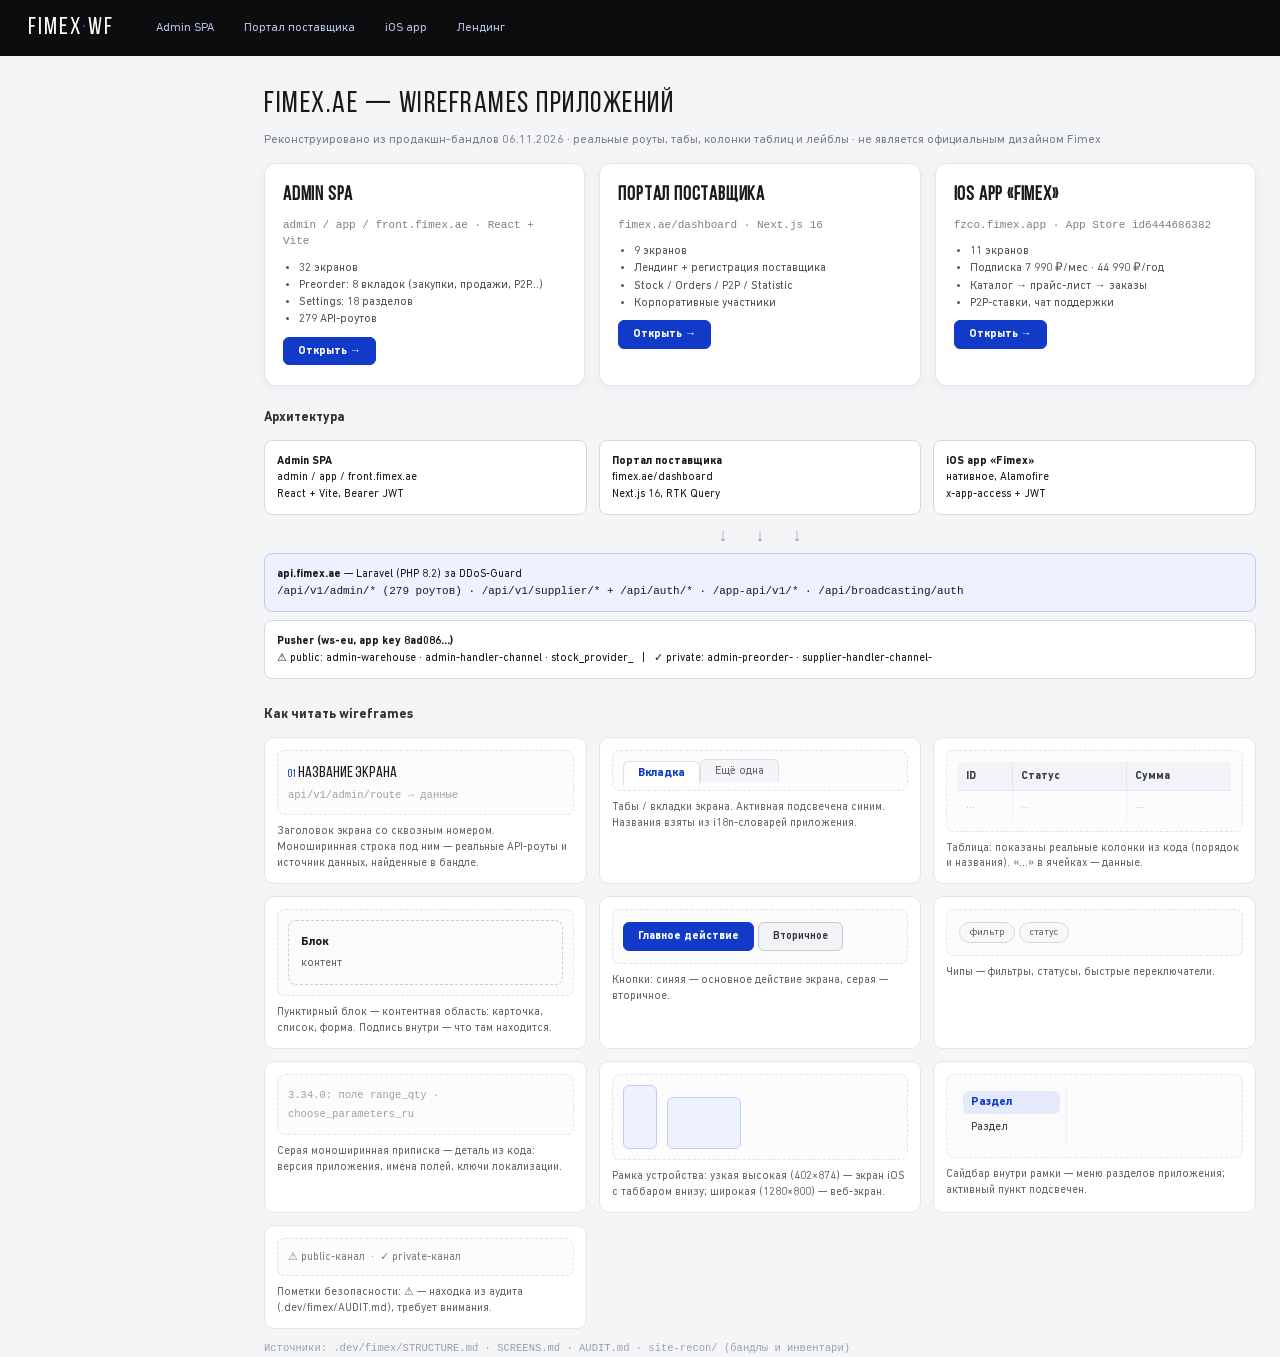
==== index.html @ 8d162f81 "Fimex wireframes: 4 apps, 52 screens" ====
<!DOCTYPE html>
<html lang="ru"><head><meta charset="utf-8"><meta name="viewport" content="width=device-width,initial-scale=1"><title>Обзор — Fimex wireframes</title>
<style>
@font-face { font-family:'Bebas'; src:url('assets/fonts/BebasNeueRegular-s.p.6dc224e2.woff') format('woff'); font-display:swap; }
@font-face { font-family:'DIN'; src:url('assets/fonts/dinnextw1g-s.p.09a4ca7e.woff2') format('woff2'); font-weight:400; font-display:swap; }
@font-face { font-family:'DIN'; src:url('assets/fonts/dinnextw1g_medium-s.p.cd040f6c.woff2') format('woff2'); font-weight:500; font-display:swap; }
@font-face { font-family:'DIN'; src:url('assets/fonts/dinnextw1g_bold-s.p.26af13c1.woff2') format('woff2'); font-weight:700; font-display:swap; }
:root { --bd:#d4d7de; --bg:#f4f5f7; --blk:#fafbfc; --tx:#1a1a1a; --dim:#7a7f8a; --acc:#113AC8; --red:#C20C0D; }
* { box-sizing:border-box; margin:0; padding:0; }
body { font:13px/1.5 'DIN',-apple-system,'Segoe UI',Arial,sans-serif; background:var(--bg); color:var(--tx); }
.appnav { position:sticky; top:0; z-index:50; background:#0d0d0f; color:#fff; padding:0 28px; display:flex; gap:6px; align-items:center; height:56px;}
.appnav .logo { font-family:'Bebas'; font-size:24px; letter-spacing:2px; margin-right:24px; }
.appnav .logo span { color:var(--acc); }
.appnav a { color:#b9c4e8; text-decoration:none; font-size:12px; padding:6px 12px; border-radius:6px; transition:.15s;}
.appnav a:hover { background:#22242c; color:#fff; }
.appnav a.here { background:var(--acc); color:#fff; }
.pagenav { position:fixed; top:56px; left:0; bottom:0; width:240px; overflow-y:auto; background:#fff; border-right:1px solid #e5e7eb; padding:14px 10px; z-index:49;}
.pagenav .grp { font-size:10px; text-transform:uppercase; letter-spacing:.6px; color:#9aa0ac; margin:12px 8px 4px; font-weight:700;}
.pagenav .grp:first-child { margin-top:2px; }
.pagenav a { display:block; font-size:11.5px; color:#3a3d45; padding:4px 10px 4px 14px; text-decoration:none; border-radius:6px; border-left:2px solid transparent; transition:.12s; white-space:nowrap; overflow:hidden; text-overflow:ellipsis;}
.pagenav a:hover { background:#f2f4f9; color:var(--acc); }
.pagenav a .n { color:#b3b8c4; font-size:10px; margin-right:5px; font-family:ui-monospace,Menlo,monospace;}
.mainwrap { margin-left:240px; }
@media (max-width:900px){ .pagenav{position:static;width:auto;max-height:260px} .mainwrap{margin-left:0} }
.screen { margin:34px auto; max-width:1320px; padding:0 24px;}
.screentitle { font-family:'Bebas'; font-size:22px; letter-spacing:1px; margin-bottom:4px; display:flex; align-items:baseline; gap:10px;}
.screentitle .num { color:var(--acc); font-size:15px; }
.screenmeta { font-size:11px; color:var(--dim); margin-bottom:10px; font-family:ui-monospace,Menlo,monospace;}
.frame { background:#fff; border:1px solid #d9dbe2; border-radius:10px; overflow:hidden; box-shadow:0 2px 14px rgba(20,25,60,.06);}
.frame.mobile { width:402px; height:874px; margin:0 auto; display:flex; flex-direction:column;}
.frame.mobile .block { flex:0 0 auto; }
.frame.mobile .content { flex:1 1 auto; }
.frame.desktop { width:1280px; max-width:100%; height:800px; display:flex; flex-direction:column;}
.bar { border:1px dashed var(--bd); background:var(--blk); color:#444; padding:7px 12px; font-size:11px; min-height:28px; display:flex; align-items:center; gap:8px; flex-wrap:wrap;}
.bar b { font-weight:700; }
.layout { display:flex; flex:1; min-height:0; }
.sidebar { width:200px; border-right:1px solid #eceef2; background:#fbfbfc; padding:10px; font-size:11.5px; flex-shrink:0;}
.sidebar .item { padding:6px 10px; border-radius:6px; margin-bottom:2px; color:#3a3d45;}
.sidebar .item.active { background:#e4eafb; color:var(--acc); font-weight:700; }
.sidebar .item.sub { padding-left:24px; color:#8a8f9a; font-size:11px;}
.content { flex:1; padding:12px; overflow:auto; display:flex; flex-direction:column; gap:10px;}
.tabs { display:flex; gap:4px; flex-wrap:wrap; border-bottom:2px solid #e5e7eb; padding-bottom:0;}
.tab { border:1px solid #dde0e6; border-bottom:none; background:#f4f5f8; border-radius:6px 6px 0 0; padding:5px 14px; font-size:11.5px; color:#666;}
.tab.active { background:#fff; font-weight:700; color:var(--acc); position:relative; top:2px; border-bottom:2px solid #fff;}
.table { border:1px solid #e3e5ea; width:100%; border-collapse:collapse; font-size:11px; border-radius:6px; overflow:hidden;}
.table th { background:#f2f4f9; border:1px solid #e3e5ea; padding:6px 8px; text-align:left; font-weight:700; white-space:nowrap; color:#3a3d45;}
.table td { border:1px solid #eef0f4; padding:6px 8px; color:#b9bcc6; }
.blocks { display:flex; gap:10px; flex-wrap:wrap; }
.block { border:1px dashed #c9cdd8; background:#fbfbfc; border-radius:8px; padding:12px; font-size:11px; color:#666; flex:1; min-width:120px; min-height:54px;}
.block b { display:block; color:#1a1a1a; margin-bottom:4px; font-size:12px;}
.modal { border:1px solid #d5d8e0; background:#fff; border-radius:10px; padding:14px; width:440px; margin:8px auto; box-shadow:0 8px 30px rgba(20,25,60,.10);}
.modal h4 { font-size:13px; margin-bottom:8px; }
.field { border:1px solid #d8dbe2; border-radius:6px; background:#fcfcfd; padding:7px 10px; margin:5px 0; color:#9aa0ac; font-size:11px;}
.btn { display:inline-block; border:1px solid #c6cad4; background:#f2f3f6; border-radius:6px; padding:5px 14px; font-size:11px; margin:2px 4px 2px 0; color:#333; font-weight:500;}
.btn.primary { background:var(--acc); border-color:var(--acc); color:#fff; font-weight:700;}
.chip { display:inline-block; border:1px solid #d5d8e0; border-radius:12px; padding:2px 10px; font-size:10px; margin:2px; background:#f7f8fa; color:#666;}
.note { font-size:10.5px; color:#9aa0ac; margin-top:6px; font-family:ui-monospace,Menlo,monospace;}
.grid { display:grid; gap:8px; }
.g2 { grid-template-columns:1fr 1fr; } .g3 { grid-template-columns:1fr 1fr 1fr; } .g4 { grid-template-columns:repeat(4,1fr); }
.phonebar { text-align:center; font-size:10px; color:#9aa0ac; padding:5px; border-bottom:1px dashed var(--bd); background:#fbfbfc;}
.tabbar { margin-top:auto; display:flex; border-top:1px solid #e3e5ea; background:#fff;}
.tabbar div { flex:1; text-align:center; padding:9px 0; font-size:10px; color:#9aa0ac; border-top:2px solid transparent;}
.tabbar div.active { color:var(--acc); border-top-color:var(--acc); font-weight:700; }
.hero { padding:56px 24px; text-align:center; border:1px dashed var(--bd); background:linear-gradient(135deg,#f6f8ff,#fbfcfd); border-radius:8px;}
.hero h2 { font-family:'Bebas'; font-size:34px; letter-spacing:1.5px; font-weight:400;}
h2.w { font-size:13px; margin:6px 0; color:#333;}
.wlabel { font-size:10px; color:#9aa0ac; text-transform:uppercase; letter-spacing:.6px; margin-bottom:2px;}
.cardrow { display:grid; grid-template-columns:repeat(auto-fit,minmax(240px,1fr)); gap:14px; margin:14px 0;}
.card { background:#fff; border:1px solid #e3e5ea; border-radius:12px; padding:18px; box-shadow:0 2px 10px rgba(20,25,60,.05);}
.card h3 { font-family:'Bebas'; font-size:19px; letter-spacing:.8px; margin-bottom:6px;}
.card .cmeta { font-size:11px; color:var(--dim); margin-bottom:10px; font-family:ui-monospace,Menlo,monospace;}
.card a.btn { text-decoration:none; margin-top:8px; }
.card ul { margin:8px 0 0 16px; font-size:11.5px; color:#555;}
h1.pagetitle { font-family:'Bebas'; font-size:30px; letter-spacing:1.5px; margin:26px 0 4px; font-weight:400;}
.pagemeta { color:var(--dim); font-size:12px; margin-bottom:10px;}
.diag { display:flex; gap:8px; align-items:stretch; flex-wrap:wrap; margin:12px 0; font-size:11px;}
.diag .node { border:1px solid #d5d8e0; background:#fff; border-radius:8px; padding:10px 12px; }
.diag .node b { display:block; font-size:12px; }
.diag .arr { align-self:center; color:#b9bcc6; font-size:16px;}
.legend { display:grid; grid-template-columns:repeat(auto-fit,minmax(280px,1fr)); gap:12px; margin:12px 0;}
.litem { background:#fff; border:1px solid #e3e5ea; border-radius:10px; padding:12px; display:flex; flex-direction:column; gap:8px;}
.ldemo { border:1px dashed #e0e3ea; border-radius:8px; padding:10px; background:#fcfcfd; overflow:hidden;}
.lcap { font-size:11px; color:#666; line-height:1.45;}
</style></head>
<body>
<div class="appnav"><div class="logo">FIMEX<span>·</span>WF</div><a href="admin.html">Admin SPA</a><a href="supplier.html">Портал поставщика</a><a href="ios.html">iOS app</a><a href="supplier.html#p-landing">Лендинг</a></div>

<div class="mainwrap">

<h1 class="pagetitle" style="padding:0 24px">Fimex.ae — wireframes приложений</h1>
<div class="pagemeta" style="padding:0 24px">Реконструировано из продакшн-бандлов 06.11.2026 · реальные роуты, табы, колонки таблиц и лейблы · не является официальным дизайном Fimex</div>
<div style="padding:0 24px">
<div class="cardrow">
  <div class="card"><h3>Admin SPA</h3><div class="cmeta">admin / app / front.fimex.ae · React + Vite</div>
    <ul><li>32 экранов</li><li>Preorder: 8 вкладок (закупки, продажи, P2P…)</li><li>Settings: 18 разделов</li><li>279 API-роутов</li></ul>
    <a class="btn primary" href="admin.html">Открыть →</a></div>
  <div class="card"><h3>Портал поставщика</h3><div class="cmeta">fimex.ae/dashboard · Next.js 16</div>
    <ul><li>9 экранов</li><li>Лендинг + регистрация поставщика</li><li>Stock / Orders / P2P / Statistic</li><li>Корпоративные участники</li></ul>
    <a class="btn primary" href="supplier.html">Открыть →</a></div>
  <div class="card"><h3>iOS app «Fimex»</h3><div class="cmeta">fzco.fimex.app · App Store id6444686382</div>
    <ul><li>11 экранов</li><li>Подписка 7 990 ₽/мес · 44 990 ₽/год</li><li>Каталог → прайс-лист → заказы</li><li>P2P-ставки, чат поддержки</li></ul>
    <a class="btn primary" href="ios.html">Открыть →</a></div>
</div>
<h2 class="w" style="margin-top:22px">Архитектура</h2>
<div style="display:flex;gap:12px;flex-wrap:wrap;margin:12px 0">
  <div style="flex:1;min-width:180px;border:1px solid #d5d8e0;background:#fff;border-radius:8px;padding:12px;font-size:11px"><b>Admin SPA</b><br>admin / app / front.fimex.ae<br>React + Vite, Bearer JWT</div>
  <div style="flex:1;min-width:180px;border:1px solid #d5d8e0;background:#fff;border-radius:8px;padding:12px;font-size:11px"><b>Портал поставщика</b><br>fimex.ae/dashboard<br>Next.js 16, RTK Query</div>
  <div style="flex:1;min-width:180px;border:1px solid #d5d8e0;background:#fff;border-radius:8px;padding:12px;font-size:11px"><b>iOS app «Fimex»</b><br>нативное, Alamofire<br>x-app-access + JWT</div>
</div>
<div style="text-align:center;color:#9aa0ac;font-size:18px;line-height:1">↓&nbsp;&nbsp;&nbsp;&nbsp;&nbsp;&nbsp;&nbsp;↓&nbsp;&nbsp;&nbsp;&nbsp;&nbsp;&nbsp;&nbsp;↓</div>
<div style="border:1px solid #c3c9f5;background:#eef1ff;border-radius:8px;padding:12px;font-size:11px;margin:8px 0"><b>api.fimex.ae</b> — Laravel (PHP 8.2) за DDoS-Guard<br><span style="font-family:ui-monospace,Menlo,monospace">/api/v1/admin/* (279 роутов) · /api/v1/supplier/* + /api/auth/* · /app-api/v1/* · /api/broadcasting/auth</span></div>
<div style="border:1px solid #d5d8e0;background:#fff;border-radius:8px;padding:12px;font-size:11px;margin:8px 0"><b>Pusher (ws-eu, app key 8ad086…)</b><br>⚠ public: admin-warehouse · admin-handler-channel · stock_provider_<built-in function id> &nbsp;&nbsp;|&nbsp;&nbsp; ✓ private: admin-preorder-<built-in function id> · supplier-handler-channel-<built-in function id></div>
<h2 class="w" style="margin-top:26px">Как читать wireframes</h2>
<div class="legend">
  <div class="litem"><div class="ldemo"><span style="font-family:'Bebas';font-size:16px"><span style="color:var(--acc);font-size:11px">01</span> НАЗВАНИЕ ЭКРАНА</span><br><span class="note" style="margin-top:2px">api/v1/admin/route → данные</span></div><div class="lcap">Заголовок экрана со сквозным номером. Моноширинная строка под ним — реальные API-роуты и источник данных, найденные в бандле.</div></div>
  <div class="litem"><div class="ldemo"><span class="tab active">Вкладка</span><span class="tab">Ещё одна</span></div><div class="lcap">Табы / вкладки экрана. Активная подсвечена синим. Названия взяты из i18n-словарей приложения.</div></div>
  <div class="litem"><div class="ldemo"><table class="table"><tr><th>ID</th><th>Статус</th><th>Сумма</th></tr><tr><td>…</td><td>…</td><td>…</td></tr></table></div><div class="lcap">Таблица: показаны реальные колонки из кода (порядок и названия). «…» в ячейках — данные.</div></div>
  <div class="litem"><div class="ldemo"><div class="block" style="min-height:34px"><b>Блок</b>контент</div></div><div class="lcap">Пунктирный блок — контентная область: карточка, список, форма. Подпись внутри — что там находится.</div></div>
  <div class="litem"><div class="ldemo"><span class="btn primary">Главное действие</span><span class="btn">Вторичное</span></div><div class="lcap">Кнопки: синяя — основное действие экрана, серая — вторичное.</div></div>
  <div class="litem"><div class="ldemo"><span class="chip">фильтр</span><span class="chip">статус</span></div><div class="lcap">Чипы — фильтры, статусы, быстрые переключатели.</div></div>
  <div class="litem"><div class="ldemo"><span class="note">3.34.0: поле range_qty · choose_parameters_ru</span></div><div class="lcap">Серая моноширинная приписка — деталь из кода: версия приложения, имена полей, ключи локализации.</div></div>
  <div class="litem"><div class="ldemo" style="display:flex;gap:10px;align-items:flex-end"><div style="width:34px;height:64px;border:1.5px solid #c3c9f5;border-radius:6px;background:#eef1ff"></div><div style="width:74px;height:52px;border:1.5px solid #c3c9f5;border-radius:6px;background:#eef1ff"></div></div><div class="lcap">Рамка устройства: узкая высокая (402×874) — экран iOS с таббаром внизу; широкая (1280×800) — веб-экран.</div></div>
  <div class="litem"><div class="ldemo"><div class="sidebar" style="width:110px;padding:6px"><div class="item active" style="padding:3px 8px">Раздел</div><div class="item" style="padding:3px 8px">Раздел</div></div></div><div class="lcap">Сайдбар внутри рамки — меню разделов приложения; активный пункт подсвечен.</div></div>
  <div class="litem"><div class="ldemo" style="font-size:11px;color:var(--dim)">⚠ public-канал &nbsp;·&nbsp; ✓ private-канал</div><div class="lcap">Пометки безопасности: ⚠ — находка из аудита (.dev/fimex/AUDIT.md), требует внимания.</div></div>
</div>
<div class="note">Источники: .dev/fimex/STRUCTURE.md · SCREENS.md · AUDIT.md · site-recon/ (бандлы и инвентари)</div>
</div>
</div>
</body></html>
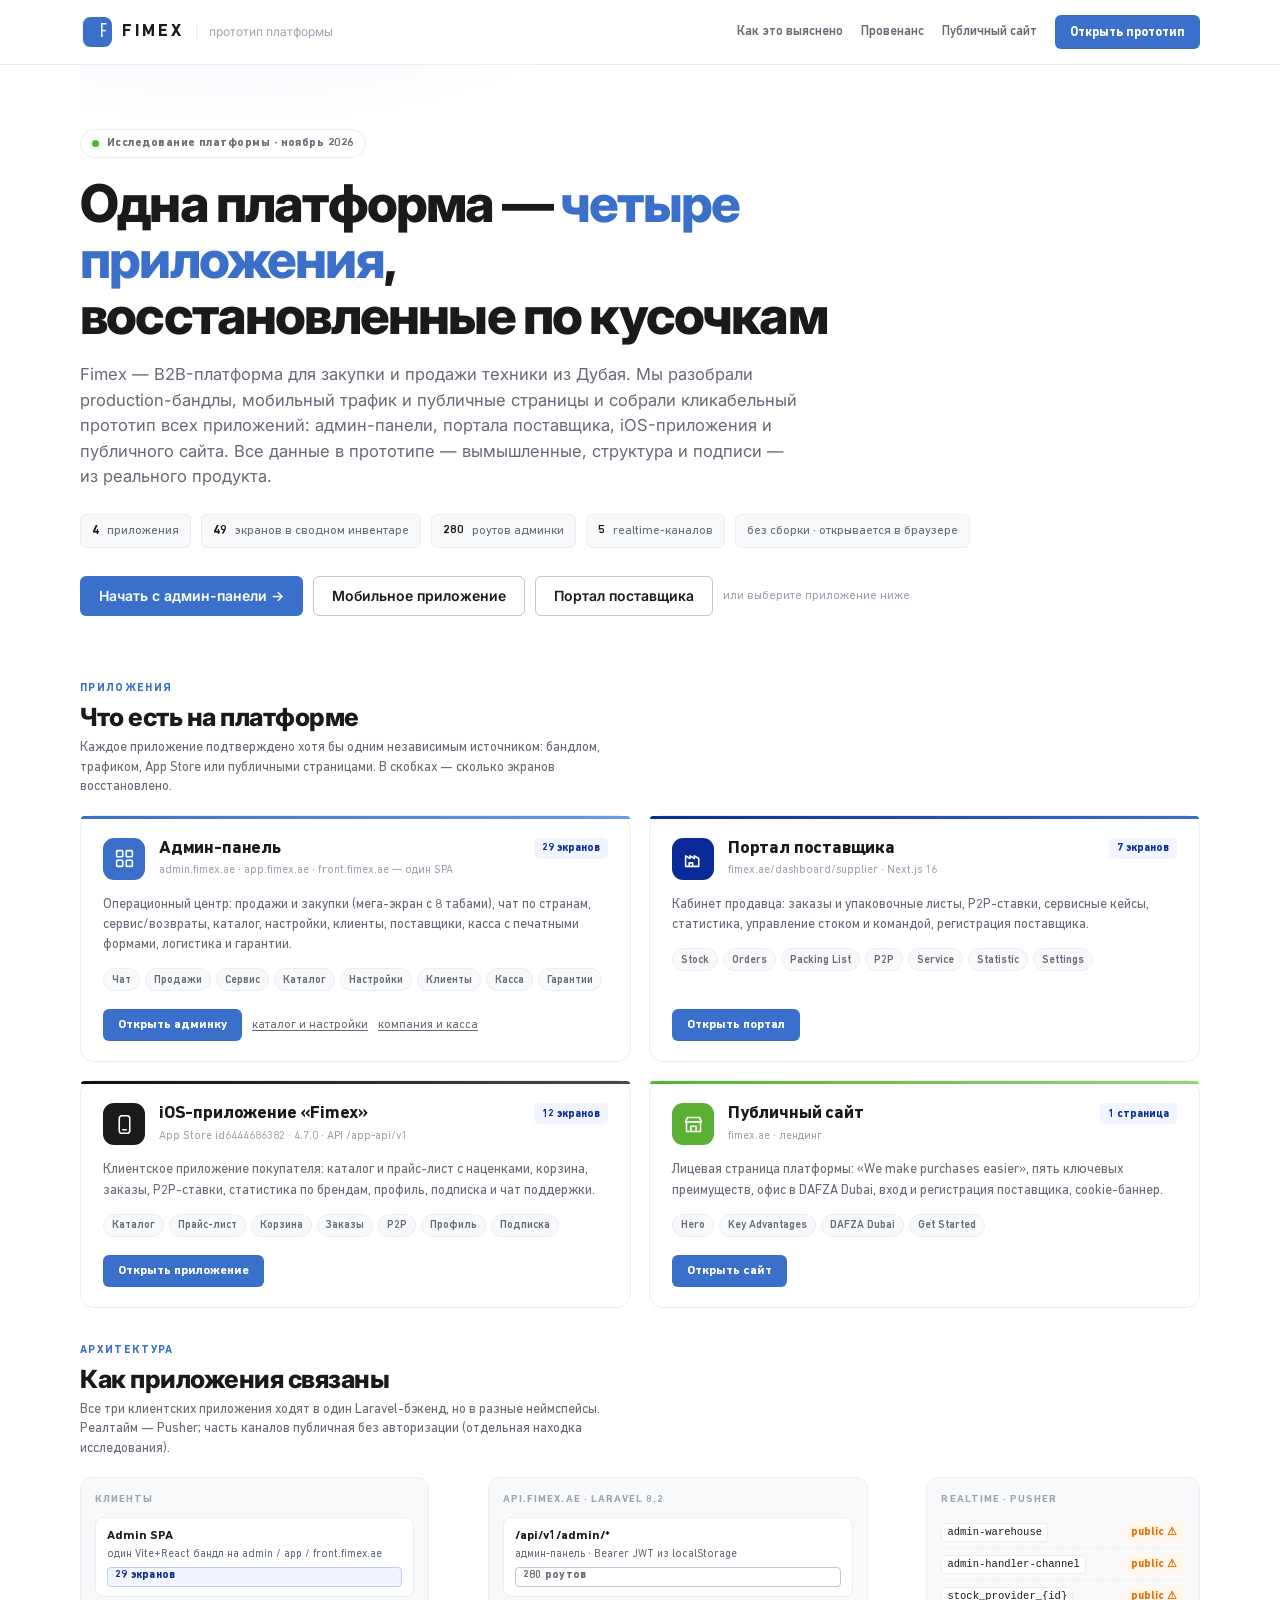
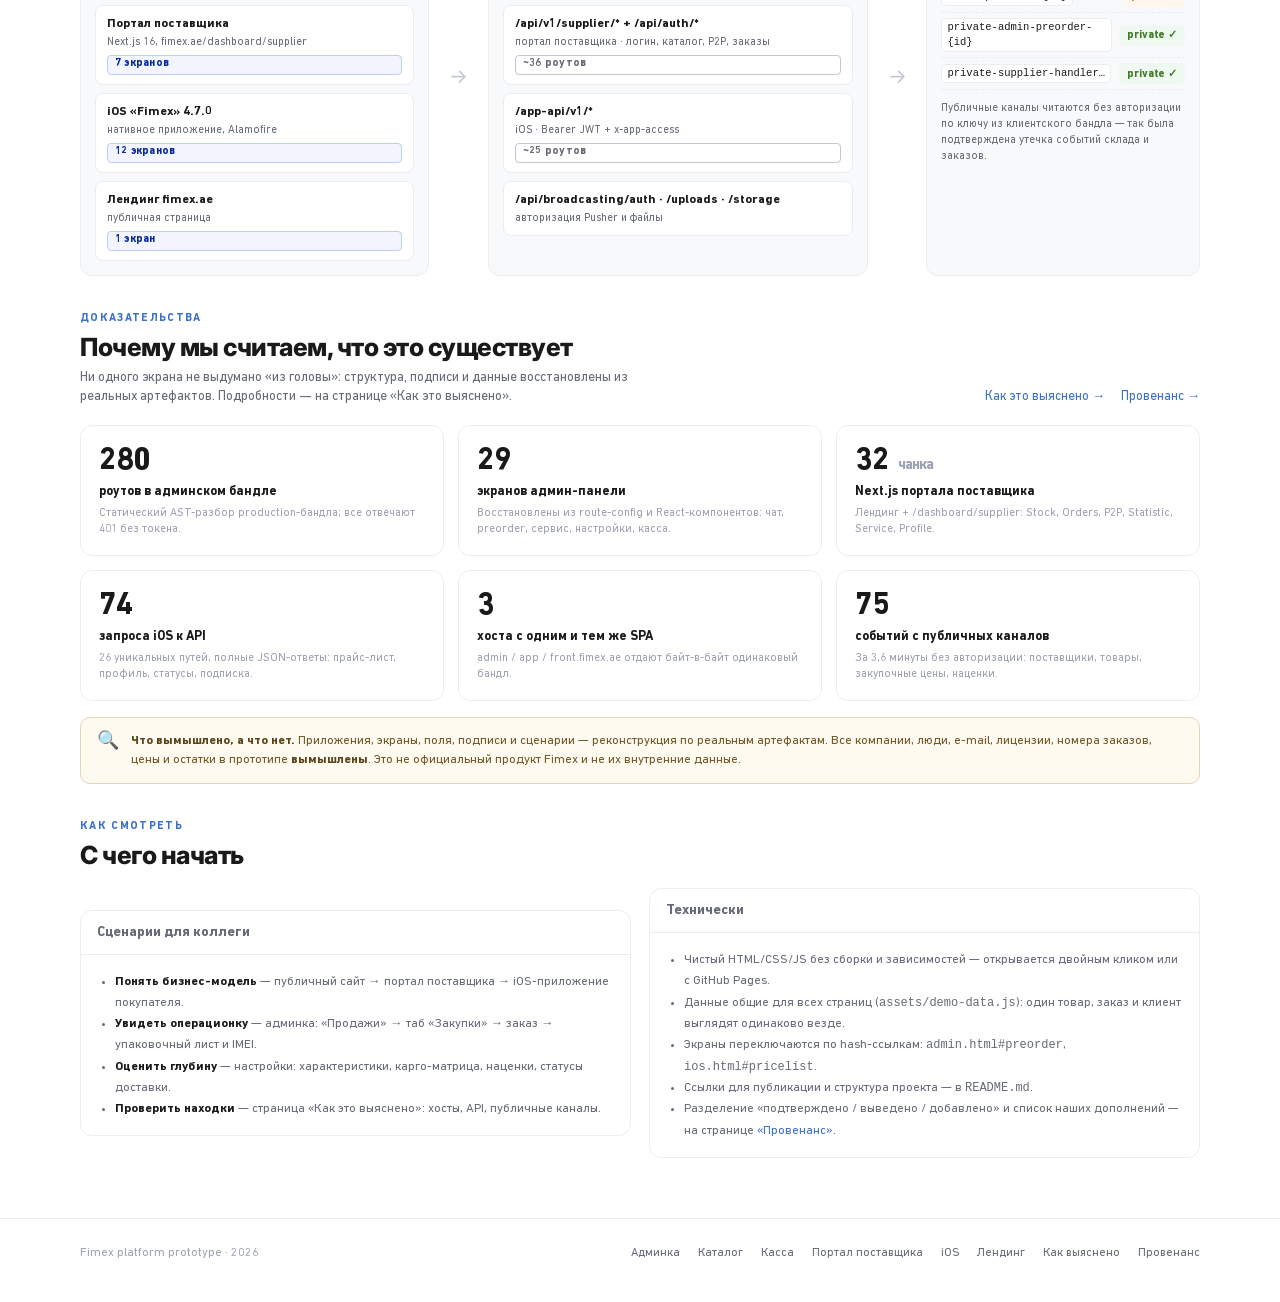
==== commit 523d47ca: "Replace wireframes with interactive prototype of the Fimex platform" ====
--- a/index.html
+++ b/index.html
@@ -1,129 +1,461 @@
-<!DOCTYPE html>
-<html lang="ru"><head><meta charset="utf-8"><meta name="viewport" content="width=device-width,initial-scale=1"><title>Обзор — Fimex wireframes</title>
+<!doctype html>
+<html lang="ru">
+<head>
+<meta charset="utf-8">
+<meta name="viewport" content="width=device-width, initial-scale=1">
+<title>Fimex — карта платформы · интерактивный прототип</title>
+<link rel="icon" href="assets/favicon.svg" type="image/svg+xml">
+<link rel="stylesheet" href="assets/base.css">
 <style>
-@font-face { font-family:'Bebas'; src:url('assets/fonts/BebasNeueRegular-s.p.6dc224e2.woff') format('woff'); font-display:swap; }
-@font-face { font-family:'DIN'; src:url('assets/fonts/dinnextw1g-s.p.09a4ca7e.woff2') format('woff2'); font-weight:400; font-display:swap; }
-@font-face { font-family:'DIN'; src:url('assets/fonts/dinnextw1g_medium-s.p.cd040f6c.woff2') format('woff2'); font-weight:500; font-display:swap; }
-@font-face { font-family:'DIN'; src:url('assets/fonts/dinnextw1g_bold-s.p.26af13c1.woff2') format('woff2'); font-weight:700; font-display:swap; }
-:root { --bd:#d4d7de; --bg:#f4f5f7; --blk:#fafbfc; --tx:#1a1a1a; --dim:#7a7f8a; --acc:#113AC8; --red:#C20C0D; }
-* { box-sizing:border-box; margin:0; padding:0; }
-body { font:13px/1.5 'DIN',-apple-system,'Segoe UI',Arial,sans-serif; background:var(--bg); color:var(--tx); }
-.appnav { position:sticky; top:0; z-index:50; background:#0d0d0f; color:#fff; padding:0 28px; display:flex; gap:6px; align-items:center; height:56px;}
-.appnav .logo { font-family:'Bebas'; font-size:24px; letter-spacing:2px; margin-right:24px; }
-.appnav .logo span { color:var(--acc); }
-.appnav a { color:#b9c4e8; text-decoration:none; font-size:12px; padding:6px 12px; border-radius:6px; transition:.15s;}
-.appnav a:hover { background:#22242c; color:#fff; }
-.appnav a.here { background:var(--acc); color:#fff; }
-.pagenav { position:fixed; top:56px; left:0; bottom:0; width:240px; overflow-y:auto; background:#fff; border-right:1px solid #e5e7eb; padding:14px 10px; z-index:49;}
-.pagenav .grp { font-size:10px; text-transform:uppercase; letter-spacing:.6px; color:#9aa0ac; margin:12px 8px 4px; font-weight:700;}
-.pagenav .grp:first-child { margin-top:2px; }
-.pagenav a { display:block; font-size:11.5px; color:#3a3d45; padding:4px 10px 4px 14px; text-decoration:none; border-radius:6px; border-left:2px solid transparent; transition:.12s; white-space:nowrap; overflow:hidden; text-overflow:ellipsis;}
-.pagenav a:hover { background:#f2f4f9; color:var(--acc); }
-.pagenav a .n { color:#b3b8c4; font-size:10px; margin-right:5px; font-family:ui-monospace,Menlo,monospace;}
-.mainwrap { margin-left:240px; }
-@media (max-width:900px){ .pagenav{position:static;width:auto;max-height:260px} .mainwrap{margin-left:0} }
-.screen { margin:34px auto; max-width:1320px; padding:0 24px;}
-.screentitle { font-family:'Bebas'; font-size:22px; letter-spacing:1px; margin-bottom:4px; display:flex; align-items:baseline; gap:10px;}
-.screentitle .num { color:var(--acc); font-size:15px; }
-.screenmeta { font-size:11px; color:var(--dim); margin-bottom:10px; font-family:ui-monospace,Menlo,monospace;}
-.frame { background:#fff; border:1px solid #d9dbe2; border-radius:10px; overflow:hidden; box-shadow:0 2px 14px rgba(20,25,60,.06);}
-.frame.mobile { width:402px; height:874px; margin:0 auto; display:flex; flex-direction:column;}
-.frame.mobile .block { flex:0 0 auto; }
-.frame.mobile .content { flex:1 1 auto; }
-.frame.desktop { width:1280px; max-width:100%; height:800px; display:flex; flex-direction:column;}
-.bar { border:1px dashed var(--bd); background:var(--blk); color:#444; padding:7px 12px; font-size:11px; min-height:28px; display:flex; align-items:center; gap:8px; flex-wrap:wrap;}
-.bar b { font-weight:700; }
-.layout { display:flex; flex:1; min-height:0; }
-.sidebar { width:200px; border-right:1px solid #eceef2; background:#fbfbfc; padding:10px; font-size:11.5px; flex-shrink:0;}
-.sidebar .item { padding:6px 10px; border-radius:6px; margin-bottom:2px; color:#3a3d45;}
-.sidebar .item.active { background:#e4eafb; color:var(--acc); font-weight:700; }
-.sidebar .item.sub { padding-left:24px; color:#8a8f9a; font-size:11px;}
-.content { flex:1; padding:12px; overflow:auto; display:flex; flex-direction:column; gap:10px;}
-.tabs { display:flex; gap:4px; flex-wrap:wrap; border-bottom:2px solid #e5e7eb; padding-bottom:0;}
-.tab { border:1px solid #dde0e6; border-bottom:none; background:#f4f5f8; border-radius:6px 6px 0 0; padding:5px 14px; font-size:11.5px; color:#666;}
-.tab.active { background:#fff; font-weight:700; color:var(--acc); position:relative; top:2px; border-bottom:2px solid #fff;}
-.table { border:1px solid #e3e5ea; width:100%; border-collapse:collapse; font-size:11px; border-radius:6px; overflow:hidden;}
-.table th { background:#f2f4f9; border:1px solid #e3e5ea; padding:6px 8px; text-align:left; font-weight:700; white-space:nowrap; color:#3a3d45;}
-.table td { border:1px solid #eef0f4; padding:6px 8px; color:#b9bcc6; }
-.blocks { display:flex; gap:10px; flex-wrap:wrap; }
-.block { border:1px dashed #c9cdd8; background:#fbfbfc; border-radius:8px; padding:12px; font-size:11px; color:#666; flex:1; min-width:120px; min-height:54px;}
-.block b { display:block; color:#1a1a1a; margin-bottom:4px; font-size:12px;}
-.modal { border:1px solid #d5d8e0; background:#fff; border-radius:10px; padding:14px; width:440px; margin:8px auto; box-shadow:0 8px 30px rgba(20,25,60,.10);}
-.modal h4 { font-size:13px; margin-bottom:8px; }
-.field { border:1px solid #d8dbe2; border-radius:6px; background:#fcfcfd; padding:7px 10px; margin:5px 0; color:#9aa0ac; font-size:11px;}
-.btn { display:inline-block; border:1px solid #c6cad4; background:#f2f3f6; border-radius:6px; padding:5px 14px; font-size:11px; margin:2px 4px 2px 0; color:#333; font-weight:500;}
-.btn.primary { background:var(--acc); border-color:var(--acc); color:#fff; font-weight:700;}
-.chip { display:inline-block; border:1px solid #d5d8e0; border-radius:12px; padding:2px 10px; font-size:10px; margin:2px; background:#f7f8fa; color:#666;}
-.note { font-size:10.5px; color:#9aa0ac; margin-top:6px; font-family:ui-monospace,Menlo,monospace;}
-.grid { display:grid; gap:8px; }
-.g2 { grid-template-columns:1fr 1fr; } .g3 { grid-template-columns:1fr 1fr 1fr; } .g4 { grid-template-columns:repeat(4,1fr); }
-.phonebar { text-align:center; font-size:10px; color:#9aa0ac; padding:5px; border-bottom:1px dashed var(--bd); background:#fbfbfc;}
-.tabbar { margin-top:auto; display:flex; border-top:1px solid #e3e5ea; background:#fff;}
-.tabbar div { flex:1; text-align:center; padding:9px 0; font-size:10px; color:#9aa0ac; border-top:2px solid transparent;}
-.tabbar div.active { color:var(--acc); border-top-color:var(--acc); font-weight:700; }
-.hero { padding:56px 24px; text-align:center; border:1px dashed var(--bd); background:linear-gradient(135deg,#f6f8ff,#fbfcfd); border-radius:8px;}
-.hero h2 { font-family:'Bebas'; font-size:34px; letter-spacing:1.5px; font-weight:400;}
-h2.w { font-size:13px; margin:6px 0; color:#333;}
-.wlabel { font-size:10px; color:#9aa0ac; text-transform:uppercase; letter-spacing:.6px; margin-bottom:2px;}
-.cardrow { display:grid; grid-template-columns:repeat(auto-fit,minmax(240px,1fr)); gap:14px; margin:14px 0;}
-.card { background:#fff; border:1px solid #e3e5ea; border-radius:12px; padding:18px; box-shadow:0 2px 10px rgba(20,25,60,.05);}
-.card h3 { font-family:'Bebas'; font-size:19px; letter-spacing:.8px; margin-bottom:6px;}
-.card .cmeta { font-size:11px; color:var(--dim); margin-bottom:10px; font-family:ui-monospace,Menlo,monospace;}
-.card a.btn { text-decoration:none; margin-top:8px; }
-.card ul { margin:8px 0 0 16px; font-size:11.5px; color:#555;}
-h1.pagetitle { font-family:'Bebas'; font-size:30px; letter-spacing:1.5px; margin:26px 0 4px; font-weight:400;}
-.pagemeta { color:var(--dim); font-size:12px; margin-bottom:10px;}
-.diag { display:flex; gap:8px; align-items:stretch; flex-wrap:wrap; margin:12px 0; font-size:11px;}
-.diag .node { border:1px solid #d5d8e0; background:#fff; border-radius:8px; padding:10px 12px; }
-.diag .node b { display:block; font-size:12px; }
-.diag .arr { align-self:center; color:#b9bcc6; font-size:16px;}
-.legend { display:grid; grid-template-columns:repeat(auto-fit,minmax(280px,1fr)); gap:12px; margin:12px 0;}
-.litem { background:#fff; border:1px solid #e3e5ea; border-radius:10px; padding:12px; display:flex; flex-direction:column; gap:8px;}
-.ldemo { border:1px dashed #e0e3ea; border-radius:8px; padding:10px; background:#fcfcfd; overflow:hidden;}
-.lcap { font-size:11px; color:#666; line-height:1.45;}
-</style></head>
-<body>
-<div class="appnav"><div class="logo">FIMEX<span>·</span>WF</div><a href="admin.html">Admin SPA</a><a href="supplier.html">Портал поставщика</a><a href="ios.html">iOS app</a><a href="supplier.html#p-landing">Лендинг</a></div>
-
-<div class="mainwrap">
-
-<h1 class="pagetitle" style="padding:0 24px">Fimex.ae — wireframes приложений</h1>
-<div class="pagemeta" style="padding:0 24px">Реконструировано из продакшн-бандлов 06.11.2026 · реальные роуты, табы, колонки таблиц и лейблы · не является официальным дизайном Fimex</div>
-<div style="padding:0 24px">
-<div class="cardrow">
-  <div class="card"><h3>Admin SPA</h3><div class="cmeta">admin / app / front.fimex.ae · React + Vite</div>
-    <ul><li>32 экранов</li><li>Preorder: 8 вкладок (закупки, продажи, P2P…)</li><li>Settings: 18 разделов</li><li>279 API-роутов</li></ul>
-    <a class="btn primary" href="admin.html">Открыть →</a></div>
-  <div class="card"><h3>Портал поставщика</h3><div class="cmeta">fimex.ae/dashboard · Next.js 16</div>
-    <ul><li>9 экранов</li><li>Лендинг + регистрация поставщика</li><li>Stock / Orders / P2P / Statistic</li><li>Корпоративные участники</li></ul>
-    <a class="btn primary" href="supplier.html">Открыть →</a></div>
-  <div class="card"><h3>iOS app «Fimex»</h3><div class="cmeta">fzco.fimex.app · App Store id6444686382</div>
-    <ul><li>11 экранов</li><li>Подписка 7 990 ₽/мес · 44 990 ₽/год</li><li>Каталог → прайс-лист → заказы</li><li>P2P-ставки, чат поддержки</li></ul>
-    <a class="btn primary" href="ios.html">Открыть →</a></div>
-</div>
-<h2 class="w" style="margin-top:22px">Архитектура</h2>
-<div style="display:flex;gap:12px;flex-wrap:wrap;margin:12px 0">
-  <div style="flex:1;min-width:180px;border:1px solid #d5d8e0;background:#fff;border-radius:8px;padding:12px;font-size:11px"><b>Admin SPA</b><br>admin / app / front.fimex.ae<br>React + Vite, Bearer JWT</div>
-  <div style="flex:1;min-width:180px;border:1px solid #d5d8e0;background:#fff;border-radius:8px;padding:12px;font-size:11px"><b>Портал поставщика</b><br>fimex.ae/dashboard<br>Next.js 16, RTK Query</div>
-  <div style="flex:1;min-width:180px;border:1px solid #d5d8e0;background:#fff;border-radius:8px;padding:12px;font-size:11px"><b>iOS app «Fimex»</b><br>нативное, Alamofire<br>x-app-access + JWT</div>
-</div>
-<div style="text-align:center;color:#9aa0ac;font-size:18px;line-height:1">↓&nbsp;&nbsp;&nbsp;&nbsp;&nbsp;&nbsp;&nbsp;↓&nbsp;&nbsp;&nbsp;&nbsp;&nbsp;&nbsp;&nbsp;↓</div>
-<div style="border:1px solid #c3c9f5;background:#eef1ff;border-radius:8px;padding:12px;font-size:11px;margin:8px 0"><b>api.fimex.ae</b> — Laravel (PHP 8.2) за DDoS-Guard<br><span style="font-family:ui-monospace,Menlo,monospace">/api/v1/admin/* (279 роутов) · /api/v1/supplier/* + /api/auth/* · /app-api/v1/* · /api/broadcasting/auth</span></div>
-<div style="border:1px solid #d5d8e0;background:#fff;border-radius:8px;padding:12px;font-size:11px;margin:8px 0"><b>Pusher (ws-eu, app key 8ad086…)</b><br>⚠ public: admin-warehouse · admin-handler-channel · stock_provider_<built-in function id> &nbsp;&nbsp;|&nbsp;&nbsp; ✓ private: admin-preorder-<built-in function id> · supplier-handler-channel-<built-in function id></div>
-<h2 class="w" style="margin-top:26px">Как читать wireframes</h2>
-<div class="legend">
-  <div class="litem"><div class="ldemo"><span style="font-family:'Bebas';font-size:16px"><span style="color:var(--acc);font-size:11px">01</span> НАЗВАНИЕ ЭКРАНА</span><br><span class="note" style="margin-top:2px">api/v1/admin/route → данные</span></div><div class="lcap">Заголовок экрана со сквозным номером. Моноширинная строка под ним — реальные API-роуты и источник данных, найденные в бандле.</div></div>
-  <div class="litem"><div class="ldemo"><span class="tab active">Вкладка</span><span class="tab">Ещё одна</span></div><div class="lcap">Табы / вкладки экрана. Активная подсвечена синим. Названия взяты из i18n-словарей приложения.</div></div>
-  <div class="litem"><div class="ldemo"><table class="table"><tr><th>ID</th><th>Статус</th><th>Сумма</th></tr><tr><td>…</td><td>…</td><td>…</td></tr></table></div><div class="lcap">Таблица: показаны реальные колонки из кода (порядок и названия). «…» в ячейках — данные.</div></div>
-  <div class="litem"><div class="ldemo"><div class="block" style="min-height:34px"><b>Блок</b>контент</div></div><div class="lcap">Пунктирный блок — контентная область: карточка, список, форма. Подпись внутри — что там находится.</div></div>
-  <div class="litem"><div class="ldemo"><span class="btn primary">Главное действие</span><span class="btn">Вторичное</span></div><div class="lcap">Кнопки: синяя — основное действие экрана, серая — вторичное.</div></div>
-  <div class="litem"><div class="ldemo"><span class="chip">фильтр</span><span class="chip">статус</span></div><div class="lcap">Чипы — фильтры, статусы, быстрые переключатели.</div></div>
-  <div class="litem"><div class="ldemo"><span class="note">3.34.0: поле range_qty · choose_parameters_ru</span></div><div class="lcap">Серая моноширинная приписка — деталь из кода: версия приложения, имена полей, ключи локализации.</div></div>
-  <div class="litem"><div class="ldemo" style="display:flex;gap:10px;align-items:flex-end"><div style="width:34px;height:64px;border:1.5px solid #c3c9f5;border-radius:6px;background:#eef1ff"></div><div style="width:74px;height:52px;border:1.5px solid #c3c9f5;border-radius:6px;background:#eef1ff"></div></div><div class="lcap">Рамка устройства: узкая высокая (402×874) — экран iOS с таббаром внизу; широкая (1280×800) — веб-экран.</div></div>
-  <div class="litem"><div class="ldemo"><div class="sidebar" style="width:110px;padding:6px"><div class="item active" style="padding:3px 8px">Раздел</div><div class="item" style="padding:3px 8px">Раздел</div></div></div><div class="lcap">Сайдбар внутри рамки — меню разделов приложения; активный пункт подсвечен.</div></div>
-  <div class="litem"><div class="ldemo" style="font-size:11px;color:var(--dim)">⚠ public-канал &nbsp;·&nbsp; ✓ private-канал</div><div class="lcap">Пометки безопасности: ⚠ — находка из аудита (.dev/fimex/AUDIT.md), требует внимания.</div></div>
-</div>
-<div class="note">Источники: .dev/fimex/STRUCTURE.md · SCREENS.md · AUDIT.md · site-recon/ (бандлы и инвентари)</div>
-</div>
-</div>
-</body></html>+  .ov { background: #fff; color: var(--text); font-family: var(--font-landing); }
+  .ov-wrap { max-width: 1180px; margin: 0 auto; padding: 0 30px; }
+  .ov-nav {
+    position: sticky; top: 0; z-index: 50; background: rgba(255,255,255,.9);
+    backdrop-filter: blur(10px); border-bottom: 1px solid var(--line);
+  }
+  .ov-nav .inner { display: flex; align-items: center; gap: 18px; height: 64px; }
+  .ov-logo { display: flex; align-items: center; gap: 10px; }
+  .ov-logo .mark {
+    width: 30px; height: 30px; border-radius: 8px; background: var(--accent);
+    display: flex; align-items: center; justify-content: center;
+    color: #fff; font-family: var(--font-display); font-size: 20px; letter-spacing: .5px;
+  }
+  .ov-logo b { font-family: var(--font-ui); font-size: 17px; letter-spacing: .16em; font-weight: 700; }
+  .ov-logo span { color: var(--muted); font-size: 12px; border-left: 1px solid var(--line); padding-left: 12px; margin-left: 2px; }
+  .ov-nav .right { margin-left: auto; display: flex; align-items: center; gap: 18px; }
+  .ov-nav a.navlink { color: var(--text-2); font-size: 13px; font-weight: 500; font-family: var(--font-ui); }
+  .ov-nav a.navlink:hover { color: var(--text); text-decoration: none; }
+  .ov-nav .btn { font-family: var(--font-ui); }
+
+  .hero { position: relative; overflow: hidden; padding: 64px 0 34px; }
+  .hero::before {
+    content: ''; position: absolute; inset: -200px -10% auto -10%; height: 420px;
+    background:
+      radial-gradient(600px 260px at 20% 20%, rgba(59,112,202,.10), transparent 70%),
+      radial-gradient(500px 240px at 78% 10%, rgba(90,176,52,.08), transparent 70%);
+    pointer-events: none;
+  }
+  .hero .eyebrow {
+    display: inline-flex; align-items: center; gap: 8px; margin-bottom: 18px;
+    padding: 5px 11px; border: 1px solid var(--line); border-radius: 999px;
+    background: #fff; font-family: var(--font-ui); font-size: 11.5px; font-weight: 600;
+    letter-spacing: .04em; color: var(--text-2);
+  }
+  .hero .eyebrow .pulse { width: 7px; height: 7px; border-radius: 50%; background: var(--green); box-shadow: 0 0 0 3px var(--green-soft); }
+  .hero h1 {
+    font-family: var(--font-landing); font-size: clamp(32px, 4.2vw, 52px); line-height: 1.08;
+    letter-spacing: -.035em; font-weight: 800; max-width: 880px;
+  }
+  .hero h1 em { font-style: normal; color: var(--accent); }
+  .hero .lead { margin-top: 18px; max-width: 720px; font-size: 16.5px; line-height: 1.55; color: var(--text-2); }
+  .hero .meta { display: flex; flex-wrap: wrap; gap: 10px; margin-top: 24px; font-family: var(--font-ui); }
+  .hero .meta .fact {
+    display: inline-flex; align-items: center; gap: 8px; padding: 7px 11px;
+    border: 1px solid var(--line); border-radius: var(--radius-sm); background: var(--surface-2);
+    font-size: 12.5px; color: var(--text-2);
+  }
+  .hero .meta .fact b { color: var(--text); font-weight: 600; font-variant-numeric: tabular-nums; }
+  .hero .cta { display: flex; flex-wrap: wrap; gap: 10px; margin-top: 28px; }
+  .hero .cta .btn { height: 40px; padding: 0 18px; font-size: 14px; }
+  .hero .cta .hint { display: flex; align-items: center; color: var(--muted); font-size: 12.5px; font-family: var(--font-ui); }
+
+  .sec { padding: 30px 0 4px; }
+  .sec-head { display: flex; align-items: flex-end; justify-content: space-between; gap: 20px; margin-bottom: 18px; }
+  .sec-head .kicker { font-family: var(--font-ui); font-size: 11px; font-weight: 700; letter-spacing: .12em; text-transform: uppercase; color: var(--accent); }
+  .sec-head h2 { font-size: 25px; letter-spacing: -.02em; margin-top: 6px; font-family: var(--font-landing); font-weight: 800; }
+  .sec-head p { color: var(--text-2); font-size: 13.5px; max-width: 560px; margin-top: 6px; font-family: var(--font-ui); }
+  .sec-head .more { font-family: var(--font-ui); font-size: 13px; }
+
+  .apps { display: grid; grid-template-columns: 1fr 1fr; gap: 18px; }
+  .app-card {
+    position: relative; display: flex; flex-direction: column; gap: 14px;
+    padding: 22px 22px 20px; border: 1px solid var(--line); border-radius: 14px;
+    background: #fff; transition: transform .16s ease, box-shadow .16s ease, border-color .16s ease;
+    font-family: var(--font-ui);
+  }
+  .app-card { cursor: pointer; }
+  .app-card:hover { transform: translateY(-2px); box-shadow: 0 16px 38px rgba(23,30,49,.10); border-color: #dbe0ea; }
+  .app-card .top { display: flex; align-items: flex-start; gap: 14px; }
+  .app-card .ico {
+    width: 42px; height: 42px; border-radius: 11px; flex: none;
+    display: flex; align-items: center; justify-content: center; color: #fff;
+  }
+  .app-card .ico svg { width: 21px; height: 21px; }
+  .app-card .titles { min-width: 0; }
+  .app-card h3 { font-size: 18px; letter-spacing: -.01em; }
+  .app-card .host { font-size: 11.5px; color: var(--muted); margin-top: 3px; font-family: var(--font-ui); }
+  .app-card .count { margin-left: auto; flex: none; }
+  .app-card p.desc { font-size: 13.5px; color: var(--text-2); line-height: 1.5; }
+  .app-card .chips { gap: 5px; }
+  .app-card .chips .chip { height: 23px; font-size: 11px; padding: 0 8px; background: var(--surface-2); cursor: default; }
+  .app-card .chips .chip:hover { border-color: var(--line); color: var(--text-2); }
+  .app-card .go { display: flex; align-items: center; gap: 10px; margin-top: auto; padding-top: 4px; }
+  .app-card .go .btn { height: 32px; font-size: 12.5px; }
+  .app-card .go .sub-links { display: flex; gap: 10px; font-size: 12px; color: var(--text-2); flex-wrap: wrap; }
+  .app-card .go .sub-links a { color: var(--text-2); text-decoration: underline; text-underline-offset: 2px; }
+  .app-card .go .sub-links a:hover { color: var(--accent-dark); }
+  .app-card .bar { position: absolute; left: 0; right: 0; top: 0; height: 3px; border-radius: 14px 14px 0 0; }
+
+  .arch { display: grid; grid-template-columns: 1.15fr .14fr 1.25fr .14fr .9fr; gap: 8px; align-items: stretch; margin-top: 8px; }
+  .arch-col { border: 1px solid var(--line); border-radius: 12px; background: var(--surface-2); padding: 14px; font-family: var(--font-ui); }
+  .arch-col .ac-title { font-size: 10.5px; font-weight: 700; letter-spacing: .1em; text-transform: uppercase; color: var(--muted); margin-bottom: 10px; }
+  .arch-box { background: #fff; border: 1px solid var(--line); border-radius: 8px; padding: 9px 11px; margin-bottom: 8px; }
+  .arch-box:last-child { margin-bottom: 0; }
+  .arch-box b { display: block; font-size: 12.5px; font-weight: 600; }
+  .arch-box span { display: block; font-size: 11px; color: var(--text-2); margin-top: 2px; line-height: 1.35; }
+  .arch-box .tag { margin-top: 5px; }
+  .arch-arrow { display: flex; align-items: center; justify-content: center; color: var(--line-strong); font-size: 20px; }
+  .chan { display: flex; align-items: center; gap: 7px; padding: 5px 0; border-bottom: 1px dashed var(--line); font-size: 11.5px; }
+  .chan:last-child { border-bottom: 0; }
+  .chan code { font-size: 10.5px; color: var(--text); background: #fff; border: 1px solid var(--line); padding: 1px 5px; border-radius: 4px; overflow: hidden; text-overflow: ellipsis; }
+  .chan .badge { margin-left: auto; flex: none; }
+
+  .stats { display: grid; grid-template-columns: repeat(3, 1fr); gap: 14px; }
+  .stat {
+    border: 1px solid var(--line); border-radius: 12px; background: #fff; padding: 18px;
+    font-family: var(--font-ui);
+  }
+  .stat .n { font-size: 32px; font-weight: 700; letter-spacing: -.03em; font-variant-numeric: tabular-nums; line-height: 1; }
+  .stat .n small { font-size: 15px; font-weight: 600; color: var(--muted); margin-left: 2px; }
+  .stat .t { margin-top: 7px; font-size: 13px; font-weight: 600; }
+  .stat .s { margin-top: 3px; font-size: 11.5px; color: var(--muted); line-height: 1.4; }
+  .evidence-note {
+    display: flex; gap: 12px; align-items: flex-start; margin-top: 16px; padding: 14px 16px;
+    border: 1px solid #e6d5b8; border-radius: 10px; background: #fffaf0; color: #6f5524;
+    font-family: var(--font-ui); font-size: 12.5px; line-height: 1.5;
+  }
+  .evidence-note b { color: #5a4318; }
+
+  .legend {
+    display: grid; grid-template-columns: 1fr 1fr; gap: 18px; margin-top: 18px;
+    font-family: var(--font-ui);
+  }
+  .legend .card { border-radius: 12px; }
+  .legend h4 { font-size: 13px; margin-bottom: 8px; }
+  .legend ul { margin: 0; padding-left: 18px; color: var(--text-2); font-size: 12.5px; line-height: 1.7; }
+  .legend li b { color: var(--text); font-weight: 600; }
+
+  .ov-footer { margin-top: 56px; border-top: 1px solid var(--line); padding: 26px 0 40px; font-family: var(--font-ui); }
+  .ov-footer .inner { display: flex; flex-wrap: wrap; align-items: center; gap: 18px; color: var(--muted); font-size: 12px; }
+  .ov-footer a { color: var(--text-2); }
+  .ov-footer .spacer { flex: 1; }
+
+  @media (max-width: 1020px) {
+    .apps { grid-template-columns: 1fr; }
+    .stats { grid-template-columns: 1fr 1fr; }
+    .arch { grid-template-columns: 1fr; }
+    .arch-arrow { transform: rotate(90deg); padding: 2px 0; }
+    .legend { grid-template-columns: 1fr; }
+  }
+  @media (max-width: 620px) {
+    .ov-wrap { padding: 0 18px; }
+    .stats { grid-template-columns: 1fr; }
+    .ov-nav .right .navlink { display: none; }
+  }
+</style>
+</head>
+<body class="ov">
+<header class="ov-nav">
+  <div class="ov-wrap inner">
+    <a class="ov-logo" href="index.html" style="text-decoration:none;color:inherit">
+      <span class="mark">F</span>
+      <b>FIMEX</b>
+      <span>прототип платформы</span>
+    </a>
+    <div class="right">
+      <a class="navlink" href="about.html">Как это выяснено</a>
+      <a class="navlink" href="provenance.html">Провенанс</a>
+      <a class="navlink" href="landing.html">Публичный сайт</a>
+      <a class="btn btn-primary" href="admin.html#preorder">Открыть прототип</a>
+    </div>
+  </div>
+</header>
+
+<main class="ov-wrap">
+  <section class="hero">
+    <div class="eyebrow"><span class="pulse"></span> Исследование платформы · ноябрь 2026</div>
+    <h1>Одна платформа — <em>четыре приложения</em>,<br>восстановленные по кусочкам</h1>
+    <p class="lead">
+      Fimex — B2B-платформа для закупки и продажи техники из Дубая. Мы разобрали production-бандлы,
+      мобильный трафик и публичные страницы и собрали кликабельный прототип всех приложений:
+      админ-панели, портала поставщика, iOS-приложения и публичного сайта. Все данные в прототипе —
+      вымышленные, структура и подписи — из реального продукта.
+    </p>
+    <div class="meta">
+      <span class="fact"><b>4</b> приложения</span>
+      <span class="fact"><b>49</b> экранов в сводном инвентаре</span>
+      <span class="fact"><b>280</b> роутов админки</span>
+      <span class="fact"><b>5</b> realtime-каналов</span>
+      <span class="fact">без сборки · открывается в браузере</span>
+    </div>
+    <div class="cta">
+      <a class="btn btn-primary btn-lg" href="admin.html#preorder">Начать с админ-панели →</a>
+      <a class="btn btn-default btn-lg" href="ios.html">Мобильное приложение</a>
+      <a class="btn btn-default btn-lg" href="supplier.html">Портал поставщика</a>
+      <span class="hint">или выберите приложение ниже</span>
+    </div>
+  </section>
+
+  <section class="sec">
+    <div class="sec-head">
+      <div>
+        <div class="kicker">Приложения</div>
+        <h2>Что есть на платформе</h2>
+        <p>Каждое приложение подтверждено хотя бы одним независимым источником: бандлом, трафиком,
+          App Store или публичными страницами. В скобках — сколько экранов восстановлено.</p>
+      </div>
+    </div>
+
+    <div class="apps">
+      <div class="app-card" data-href="admin.html#preorder">
+        <span class="bar" style="background:linear-gradient(90deg,#3b70ca,#6b9ae8)"></span>
+        <div class="top">
+          <span class="ico" style="background:#3b70ca">
+            <svg viewBox="0 0 24 24" fill="none" stroke="currentColor" stroke-width="1.8" stroke-linecap="round" stroke-linejoin="round"><rect x="3" y="3" width="7" height="7" rx="1"/><rect x="14" y="3" width="7" height="7" rx="1"/><rect x="3" y="14" width="7" height="7" rx="1"/><rect x="14" y="14" width="7" height="7" rx="1"/></svg>
+          </span>
+          <div class="titles">
+            <h3>Админ-панель</h3>
+            <div class="host">admin.fimex.ae · app.fimex.ae · front.fimex.ae — один SPA</div>
+          </div>
+          <span class="badge badge-blue count">29 экранов</span>
+        </div>
+        <p class="desc">Операционный центр: продажи и закупки (мега-экран с 8 табами), чат по странам,
+          сервис/возвраты, каталог, настройки, клиенты, поставщики, касса с печатными формами, логистика и гарантии.</p>
+        <div class="chips">
+          <span class="chip">Чат</span><span class="chip">Продажи</span><span class="chip">Сервис</span>
+          <span class="chip">Каталог</span><span class="chip">Настройки</span><span class="chip">Клиенты</span>
+          <span class="chip">Касса</span><span class="chip">Гарантии</span>
+        </div>
+        <div class="go">
+          <a class="btn btn-primary" href="admin.html#preorder">Открыть админку</a>
+          <span class="sub-links">
+            <a href="admin-catalog.html#chars-settings">каталог и настройки</a>
+            <a href="admin-company.html#countries">компания и касса</a>
+          </span>
+        </div>
+      </div>
+
+      <div class="app-card" data-href="supplier.html">
+        <span class="bar" style="background:linear-gradient(90deg,#0a2a99,#3b70ca)"></span>
+        <div class="top">
+          <span class="ico" style="background:#0a2a99">
+            <svg viewBox="0 0 24 24" fill="none" stroke="currentColor" stroke-width="1.8" stroke-linecap="round" stroke-linejoin="round"><path d="M3 21V9l5 3V9l5 3V9l5 3v9H3Z"/><path d="M7 21v-4h4v4"/></svg>
+          </span>
+          <div class="titles">
+            <h3>Портал поставщика</h3>
+            <div class="host">fimex.ae/dashboard/supplier · Next.js 16</div>
+          </div>
+          <span class="badge badge-blue count">7 экранов</span>
+        </div>
+        <p class="desc">Кабинет продавца: заказы и упаковочные листы, P2P-ставки, сервисные кейсы,
+          статистика, управление стоком и командой, регистрация поставщика.</p>
+        <div class="chips">
+          <span class="chip">Stock</span><span class="chip">Orders</span><span class="chip">Packing List</span>
+          <span class="chip">P2P</span><span class="chip">Service</span><span class="chip">Statistic</span>
+          <span class="chip">Settings</span>
+        </div>
+        <div class="go">
+          <a class="btn btn-primary" href="supplier.html">Открыть портал</a>
+        </div>
+      </div>
+
+      <div class="app-card" data-href="ios.html">
+        <span class="bar" style="background:linear-gradient(90deg,#111,#4a4a4a)"></span>
+        <div class="top">
+          <span class="ico" style="background:#1a1a1a">
+            <svg viewBox="0 0 24 24" fill="none" stroke="currentColor" stroke-width="1.8" stroke-linecap="round" stroke-linejoin="round"><rect x="6" y="2" width="12" height="20" rx="3"/><path d="M10 18h4"/></svg>
+          </span>
+          <div class="titles">
+            <h3>iOS-приложение «Fimex»</h3>
+            <div class="host">App Store id6444686382 · 4.7.0 · API /app-api/v1</div>
+          </div>
+          <span class="badge badge-blue count">12 экранов</span>
+        </div>
+        <p class="desc">Клиентское приложение покупателя: каталог и прайс-лист с наценками, корзина,
+          заказы, P2P-ставки, статистика по брендам, профиль, подписка и чат поддержки.</p>
+        <div class="chips">
+          <span class="chip">Каталог</span><span class="chip">Прайс-лист</span><span class="chip">Корзина</span>
+          <span class="chip">Заказы</span><span class="chip">P2P</span><span class="chip">Профиль</span>
+          <span class="chip">Подписка</span>
+        </div>
+        <div class="go">
+          <a class="btn btn-primary" href="ios.html">Открыть приложение</a>
+        </div>
+      </div>
+
+      <div class="app-card" data-href="landing.html">
+        <span class="bar" style="background:linear-gradient(90deg,#5bb034,#9ad276)"></span>
+        <div class="top">
+          <span class="ico" style="background:#5bb034">
+            <svg viewBox="0 0 24 24" fill="none" stroke="currentColor" stroke-width="1.8" stroke-linecap="round" stroke-linejoin="round"><path d="M3 9 5 4h14l2 5M4 9v11h16V9"/><path d="M9 20v-6h6v6M3 9h18"/></svg>
+          </span>
+          <div class="titles">
+            <h3>Публичный сайт</h3>
+            <div class="host">fimex.ae · лендинг</div>
+          </div>
+          <span class="badge badge-blue count">1 страница</span>
+        </div>
+        <p class="desc">Лицевая страница платформы: «We make purchases easier», пять ключевых
+          преимуществ, офис в DAFZA Dubai, вход и регистрация поставщика, cookie-баннер.</p>
+        <div class="chips">
+          <span class="chip">Hero</span><span class="chip">Key Advantages</span>
+          <span class="chip">DAFZA Dubai</span><span class="chip">Get Started</span>
+        </div>
+        <div class="go">
+          <a class="btn btn-primary" href="landing.html">Открыть сайт</a>
+        </div>
+      </div>
+    </div>
+  </section>
+
+  <section class="sec">
+    <div class="sec-head">
+      <div>
+        <div class="kicker">Архитектура</div>
+        <h2>Как приложения связаны</h2>
+        <p>Все три клиентских приложения ходят в один Laravel-бэкенд, но в разные неймспейсы.
+          Реалтайм — Pusher; часть каналов публичная без авторизации (отдельная находка исследования).</p>
+      </div>
+    </div>
+    <div class="arch">
+      <div class="arch-col">
+        <div class="ac-title">Клиенты</div>
+        <div class="arch-box"><b>Admin SPA</b><span>один Vite+React бандл на admin / app / front.fimex.ae</span><span class="tag blue">29 экранов</span></div>
+        <div class="arch-box"><b>Портал поставщика</b><span>Next.js 16, fimex.ae/dashboard/supplier</span><span class="tag blue">7 экранов</span></div>
+        <div class="arch-box"><b>iOS «Fimex» 4.7.0</b><span>нативное приложение, Alamofire</span><span class="tag blue">12 экранов</span></div>
+        <div class="arch-box"><b>Лендинг fimex.ae</b><span>публичная страница</span><span class="tag blue">1 экран</span></div>
+      </div>
+      <div class="arch-arrow">→</div>
+      <div class="arch-col">
+        <div class="ac-title">api.fimex.ae · Laravel 8.2</div>
+        <div class="arch-box"><b>/api/v1/admin/*</b><span>админ-панель · Bearer JWT из localStorage</span><span class="tag">280 роутов</span></div>
+        <div class="arch-box"><b>/api/v1/supplier/* + /api/auth/*</b><span>портал поставщика · логин, каталог, P2P, заказы</span><span class="tag">~36 роутов</span></div>
+        <div class="arch-box"><b>/app-api/v1/*</b><span>iOS · Bearer JWT + x-app-access</span><span class="tag">~25 роутов</span></div>
+        <div class="arch-box"><b>/api/broadcasting/auth · /uploads · /storage</b><span>авторизация Pusher и файлы</span></div>
+      </div>
+      <div class="arch-arrow">→</div>
+      <div class="arch-col">
+        <div class="ac-title">Realtime · Pusher</div>
+        <div class="chan"><code>admin-warehouse</code><span class="badge badge-orange">public ⚠</span></div>
+        <div class="chan"><code>admin-handler-channel</code><span class="badge badge-orange">public ⚠</span></div>
+        <div class="chan"><code>stock_provider_{id}</code><span class="badge badge-orange">public ⚠</span></div>
+        <div class="chan"><code>private-admin-preorder-{id}</code><span class="badge badge-green">private ✓</span></div>
+        <div class="chan"><code>private-supplier-handler…</code><span class="badge badge-green">private ✓</span></div>
+        <div style="margin-top:10px;font-size:11px;color:var(--text-2);line-height:1.45">
+          Публичные каналы читаются без авторизации по ключу из клиентского бандла — так была
+          подтверждена утечка событий склада и заказов.
+        </div>
+      </div>
+    </div>
+  </section>
+
+  <section class="sec">
+    <div class="sec-head">
+      <div>
+        <div class="kicker">Доказательства</div>
+        <h2>Почему мы считаем, что это существует</h2>
+        <p>Ни одного экрана не выдумано «из головы»: структура, подписи и данные восстановлены
+          из реальных артефактов. Подробности — на странице «Как это выяснено».</p>
+      </div>
+      <span style="display:flex;gap:16px"><a class="more" href="about.html">Как это выяснено →</a><a class="more" href="provenance.html">Провенанс →</a></span>
+    </div>
+    <div class="stats">
+      <div class="stat">
+        <div class="n">280</div>
+        <div class="t">роутов в админском бандле</div>
+        <div class="s">Статический AST-разбор production-бандла; все отвечают 401 без токена.</div>
+      </div>
+      <div class="stat">
+        <div class="n">29</div>
+        <div class="t">экранов админ-панели</div>
+        <div class="s">Восстановлены из route-config и React-компонентов: чат, preorder, сервис, настройки, касса.</div>
+      </div>
+      <div class="stat">
+        <div class="n">32 <small>чанка</small></div>
+        <div class="t">Next.js портала поставщика</div>
+        <div class="s">Лендинг + /dashboard/supplier: Stock, Orders, P2P, Statistic, Service, Profile.</div>
+      </div>
+      <div class="stat">
+        <div class="n">74</div>
+        <div class="t">запроса iOS к API</div>
+        <div class="s">26 уникальных путей, полные JSON-ответы: прайс-лист, профиль, статусы, подписка.</div>
+      </div>
+      <div class="stat">
+        <div class="n">3</div>
+        <div class="t">хоста с одним и тем же SPA</div>
+        <div class="s">admin / app / front.fimex.ae отдают байт-в-байт одинаковый бандл.</div>
+      </div>
+      <div class="stat">
+        <div class="n">75</div>
+        <div class="t">событий с публичных каналов</div>
+        <div class="s">За 3,6 минуты без авторизации: поставщики, товары, закупочные цены, наценки.</div>
+      </div>
+    </div>
+    <div class="evidence-note">
+      <span style="font-size:18px;line-height:1">🔍</span>
+      <div><b>Что вымышлено, а что нет.</b> Приложения, экраны, поля, подписи и сценарии —
+      реконструкция по реальным артефактам. Все компании, люди, e-mail, лицензии, номера заказов,
+      цены и остатки в прототипе <b>вымышлены</b>. Это не официальный продукт Fimex
+      и не их внутренние данные.</div>
+    </div>
+  </section>
+
+  <section class="sec">
+    <div class="sec-head">
+      <div>
+        <div class="kicker">Как смотреть</div>
+        <h2>С чего начать</h2>
+      </div>
+    </div>
+    <div class="legend">
+      <div class="card">
+        <div class="card-head"><h3>Сценарии для коллеги</h3></div>
+        <div class="card-body">
+          <ul>
+            <li><b>Понять бизнес-модель</b> — публичный сайт → портал поставщика → iOS-приложение покупателя.</li>
+            <li><b>Увидеть операционку</b> — админка: «Продажи» → таб «Закупки» → заказ → упаковочный лист и IMEI.</li>
+            <li><b>Оценить глубину</b> — настройки: характеристики, карго-матрица, наценки, статусы доставки.</li>
+            <li><b>Проверить находки</b> — страница «Как это выяснено»: хосты, API, публичные каналы.</li>
+          </ul>
+        </div>
+      </div>
+      <div class="card">
+        <div class="card-head"><h3>Технически</h3></div>
+        <div class="card-body">
+          <ul>
+            <li>Чистый HTML/CSS/JS без сборки и зависимостей — открывается двойным кликом или с GitHub Pages.</li>
+            <li>Данные общие для всех страниц (<span class="mono">assets/demo-data.js</span>): один товар, заказ и клиент выглядят одинаково везде.</li>
+            <li>Экраны переключаются по hash-ссылкам: <span class="mono">admin.html#preorder</span>, <span class="mono">ios.html#pricelist</span>.</li>
+            <li>Ссылки для публикации и структура проекта — в <span class="mono">README.md</span>.</li>
+            <li>Разделение «подтверждено / выведено / добавлено» и список наших дополнений — на странице <a href="provenance.html">«Провенанс»</a>.</li>
+          </ul>
+        </div>
+      </div>
+    </div>
+  </section>
+</main>
+
+<footer class="ov-footer">
+  <div class="ov-wrap inner">
+    <span>Fimex platform prototype · 2026</span>
+    <span class="spacer"></span>
+    <a href="admin.html#preorder">Админка</a>
+    <a href="admin-catalog.html#chars-settings">Каталог</a>
+    <a href="admin-company.html#payment">Касса</a>
+    <a href="supplier.html">Портал поставщика</a>
+    <a href="ios.html">iOS</a>
+    <a href="landing.html">Лендинг</a>
+    <a href="about.html">Как выяснено</a>
+    <a href="provenance.html">Провенанс</a>
+  </div>
+</footer>
+<script>
+  document.querySelectorAll('.app-card[data-href]').forEach(function (card) {
+    card.addEventListener('click', function (e) {
+      if (e.target.closest('a')) return;
+      location.href = card.getAttribute('data-href');
+    });
+  });
+</script>
+</body>
+</html>
--- a/assets/base.css
+++ b/assets/base.css
@@ -0,0 +1,440 @@
+/* ==========================================================================
+   Fimex prototype — shared design system (reconstruction, not the real UI)
+   Fonts: DIN Next W1G + Bebas Neue (local, from the production bundle)
+   with Inter / Barlow as Google-Fonts fallbacks
+   ========================================================================== */
+@import url('https://fonts.googleapis.com/css2?family=Barlow:wght@400;500;600;700&family=Inter:wght@400;500;600;700;800&family=Bebas+Neue&display=swap');
+
+/* Local brand fonts (taken from the production Next.js bundle; present in the repo) */
+@font-face { font-family: 'DIN Next W1G'; src: url('fonts/dinnextw1g-s.p.09a4ca7e.woff2') format('woff2'); font-weight: 400; font-display: swap; }
+@font-face { font-family: 'DIN Next W1G'; src: url('fonts/dinnextw1g_medium-s.p.cd040f6c.woff2') format('woff2'); font-weight: 500; font-display: swap; }
+@font-face { font-family: 'DIN Next W1G'; src: url('fonts/dinnextw1g_bold-s.p.26af13c1.woff2') format('woff2'); font-weight: 700; font-display: swap; }
+@font-face { font-family: 'Bebas Neue Local'; src: url('fonts/BebasNeueRegular-s.p.6dc224e2.woff') format('woff'); font-weight: 400; font-display: swap; }
+
+
+:root {
+  --font-ui: 'DIN Next W1G', 'Barlow', -apple-system, BlinkMacSystemFont, 'Segoe UI', Arial, sans-serif;
+  --font-landing: 'Inter', -apple-system, BlinkMacSystemFont, 'Segoe UI', Arial, sans-serif;
+  --font-display: 'Bebas Neue Local', 'Bebas Neue', 'Barlow', 'Arial Narrow', Arial, sans-serif;
+  --font-ios: -apple-system, BlinkMacSystemFont, 'SF Pro Text', 'Helvetica Neue', Arial, sans-serif;
+
+  --bg: #f4f5f8;
+  --surface: #ffffff;
+  --surface-2: #f8f9fb;
+  --surface-3: #f2f3f6;
+  --text: #1a1a1a;
+  --text-2: #656a76;
+  --muted: #9ea2b2;
+  --line: #ebedf1;
+  --line-strong: #c1c6d0;
+
+  --accent: #3b70ca;
+  --accent-dark: #0a2a99;
+  --accent-soft: #f2f5ff;
+  --green: #5bb034;
+  --green-soft: #f0f8f2;
+  --red: #c20c0d;
+  --red-soft: #fdf1f1;
+  --orange: #ed6c02;
+  --orange-soft: #fff6ec;
+  --yellow: #ffc83c;
+
+  --radius: 8px;
+  --radius-sm: 6px;
+  --shadow-sm: 0 1px 2px rgba(23, 30, 49, 0.06);
+  --shadow: 0 10px 30px rgba(23, 30, 49, 0.12);
+  --shadow-lg: 0 24px 60px rgba(23, 30, 49, 0.18);
+
+  --topbar-h: 70px;
+  --sidebar-w: 250px;
+}
+
+* { box-sizing: border-box; }
+html, body { margin: 0; padding: 0; }
+body {
+  font-family: var(--font-ui);
+  font-size: 14px;
+  line-height: 1.45;
+  color: var(--text);
+  background: var(--bg);
+  -webkit-font-smoothing: antialiased;
+}
+h1, h2, h3, h4, h5 { margin: 0; font-weight: 600; line-height: 1.2; }
+p { margin: 0; }
+a { color: var(--accent); text-decoration: none; }
+a:hover { text-decoration: underline; }
+img, svg { display: block; }
+button, input, select, textarea { font: inherit; color: inherit; }
+button { cursor: pointer; }
+[hidden] { display: none !important; }
+
+/* ---------- layout helpers ---------- */
+.row { display: flex; align-items: center; gap: 10px; }
+.row.between { justify-content: space-between; }
+.row.wrap { flex-wrap: wrap; }
+.row.top { align-items: flex-start; }
+.stack { display: flex; flex-direction: column; gap: 14px; }
+.stack.tight { gap: 8px; }
+.grow { flex: 1 1 auto; min-width: 0; }
+.spacer { flex: 1 1 auto; }
+.muted { color: var(--text-2); }
+.faint { color: var(--muted); }
+.small { font-size: 12px; }
+.xs { font-size: 11px; }
+.mono { font-family: ui-monospace, SFMono-Regular, Menlo, Consolas, monospace; font-size: 12px; }
+.strong { font-weight: 600; }
+.num { text-align: right; font-variant-numeric: tabular-nums; font-feature-settings: 'tnum'; }
+.nowrap { white-space: nowrap; }
+.divider { height: 1px; background: var(--line); margin: 4px 0; }
+.scroll { overflow: auto; }
+
+.page { padding: 26px 30px 60px; }
+.page-head {
+  display: flex; align-items: flex-start; justify-content: space-between;
+  gap: 16px; margin-bottom: 20px;
+}
+.page-head h1 { font-size: 24px; letter-spacing: -0.01em; }
+.page-head .sub { margin-top: 4px; font-size: 13px; color: var(--text-2); max-width: 760px; }
+.page-actions { display: flex; align-items: center; gap: 8px; flex-wrap: wrap; }
+
+.grid2 { display: grid; grid-template-columns: 1fr 1fr; gap: 16px; }
+.grid3 { display: grid; grid-template-columns: repeat(3, 1fr); gap: 16px; }
+.grid-side { display: grid; grid-template-columns: minmax(0, 1fr) 360px; gap: 16px; align-items: start; }
+
+/* ---------- buttons ---------- */
+.btn {
+  display: inline-flex; align-items: center; justify-content: center; gap: 7px;
+  height: 34px; padding: 0 14px;
+  border: 1px solid transparent; border-radius: var(--radius-sm);
+  background: var(--surface); color: var(--text);
+  font-size: 13px; font-weight: 600; line-height: 1;
+  white-space: nowrap; user-select: none;
+  transition: background .15s ease, color .15s ease, border-color .15s ease;
+}
+.btn:hover { text-decoration: none; }
+.btn-primary { background: var(--accent); color: #fff; }
+.btn-primary:hover { background: var(--accent-dark); }
+.btn-default { background: var(--surface); border-color: var(--line-strong); }
+.btn-default:hover { background: var(--surface-2); }
+.btn-ghost { background: transparent; color: var(--text-2); }
+.btn-ghost:hover { background: var(--surface-3); color: var(--text); }
+.btn-danger { background: var(--surface); border-color: #e6b8b8; color: var(--red); }
+.btn-danger:hover { background: var(--red-soft); }
+.btn-sm { height: 28px; padding: 0 10px; font-size: 12px; }
+.btn-lg { height: 42px; padding: 0 20px; font-size: 14px; }
+.btn-icon {
+  width: 30px; height: 30px; padding: 0; border: 0; background: transparent;
+  color: var(--text-2); border-radius: var(--radius-sm); font-size: 15px;
+}
+.btn-icon:hover { background: var(--surface-3); color: var(--text); }
+.btn:disabled { opacity: .45; cursor: not-allowed; }
+
+/* ---------- fields ---------- */
+.field { display: flex; flex-direction: column; gap: 6px; min-width: 0; }
+.field > label { font-size: 12px; font-weight: 500; color: var(--text-2); }
+.field > label .req { color: var(--red); }
+.input, .select, .textarea {
+  width: 100%; height: 34px; padding: 0 10px;
+  border: 1px solid var(--line-strong); border-radius: var(--radius-sm);
+  background: var(--surface); color: var(--text); font-size: 13px;
+  outline: none; transition: border-color .15s ease, box-shadow .15s ease;
+}
+.input::placeholder, .textarea::placeholder { color: var(--muted); }
+.input:focus, .select:focus, .textarea:focus {
+  border-color: var(--accent); box-shadow: 0 0 0 3px rgba(59, 112, 202, .12);
+}
+.textarea { height: auto; min-height: 76px; padding: 8px 10px; resize: vertical; }
+.select { appearance: none; padding-right: 28px;
+  background-image: url("data:image/svg+xml;charset=utf-8,%3Csvg xmlns='http://www.w3.org/2000/svg' width='10' height='6'%3E%3Cpath d='M1 1l4 4 4-4' fill='none' stroke='%239EA2B2' stroke-width='1.5'/%3E%3C/svg%3E");
+  background-repeat: no-repeat; background-position: right 10px center;
+}
+.search { position: relative; }
+.search > .input { padding-left: 30px; }
+.search::before {
+  content: '⌕'; position: absolute; left: 10px; top: 50%; transform: translateY(-54%);
+  font-size: 16px; color: var(--muted); pointer-events: none;
+}
+.checkbox, .radio { display: inline-flex; align-items: center; gap: 8px; font-size: 13px; cursor: pointer; }
+.checkbox input, .radio input { width: 15px; height: 15px; accent-color: var(--accent); margin: 0; }
+.switch { position: relative; display: inline-flex; width: 34px; height: 20px; flex: none; }
+.switch input { position: absolute; opacity: 0; width: 100%; height: 100%; margin: 0; cursor: pointer; z-index: 1; }
+.switch i { position: absolute; inset: 0; border-radius: 999px; background: #d5d8e0; transition: background .15s ease; }
+.switch i::after {
+  content: ''; position: absolute; left: 2px; top: 2px; width: 16px; height: 16px;
+  border-radius: 50%; background: #fff; box-shadow: 0 1px 2px rgba(0,0,0,.2); transition: transform .15s ease;
+}
+.switch input:checked + i { background: var(--accent); }
+.switch input:checked + i::after { transform: translateX(14px); }
+.form-grid { display: grid; grid-template-columns: 1fr 1fr; gap: 14px; }
+.form-grid .full { grid-column: 1 / -1; }
+
+/* ---------- chips / tabs / segmented ---------- */
+.chips { display: flex; flex-wrap: wrap; gap: 6px; align-items: center; }
+.chip {
+  display: inline-flex; align-items: center; gap: 6px;
+  height: 26px; padding: 0 10px; border-radius: 999px;
+  background: var(--surface); border: 1px solid var(--line); color: var(--text-2);
+  font-size: 12px; font-weight: 500; cursor: pointer; user-select: none;
+}
+.chip:hover { border-color: var(--line-strong); color: var(--text); }
+.chip.active { background: var(--accent-soft); border-color: #bcd0f5; color: var(--accent-dark); }
+.chip .x { color: var(--muted); font-size: 13px; }
+
+.tabs { display: flex; gap: 2px; border-bottom: 1px solid var(--line); flex-wrap: wrap; }
+.tab {
+  position: relative; padding: 9px 14px 11px; border: 0; background: none;
+  font-size: 13px; font-weight: 500; color: var(--text-2); white-space: nowrap;
+}
+.tab:hover { color: var(--text); }
+.tab.active { color: var(--text); font-weight: 600; }
+.tab.active::after {
+  content: ''; position: absolute; left: 10px; right: 10px; bottom: -1px;
+  height: 2px; background: var(--accent); border-radius: 2px 2px 0 0;
+}
+.tab .count { margin-left: 6px; font-size: 11px; color: var(--muted); }
+
+.segmented { display: inline-flex; padding: 2px; border-radius: var(--radius-sm); background: var(--surface-3); }
+.segmented > button {
+  height: 26px; padding: 0 12px; border: 0; border-radius: 5px; background: transparent;
+  font-size: 12px; font-weight: 500; color: var(--text-2);
+}
+.segmented > button.active { background: var(--surface); color: var(--text); box-shadow: var(--shadow-sm); }
+
+/* ---------- cards / kpi ---------- */
+.card { background: var(--surface); border: 1px solid var(--line); border-radius: var(--radius); }
+.card-head {
+  display: flex; align-items: center; justify-content: space-between; gap: 12px;
+  padding: 13px 16px; border-bottom: 1px solid var(--line);
+}
+.card-head h3 { font-size: 14px; }
+.card-body { padding: 16px; }
+.card-body.flush { padding: 0; }
+
+.kpi-row {
+  display: grid; grid-auto-flow: column; grid-auto-columns: minmax(0, 1fr);
+  border: 1px solid var(--line); border-radius: var(--radius); background: var(--surface);
+  overflow: hidden;
+}
+.kpi { padding: 13px 16px; border-left: 1px solid var(--line); }
+.kpi:first-child { border-left: 0; }
+.kpi .label { font-size: 12px; color: var(--text-2); margin-bottom: 4px; }
+.kpi .value { font-size: 18px; font-weight: 600; font-variant-numeric: tabular-nums; letter-spacing: -.01em; }
+.kpi .hint { margin-top: 3px; font-size: 11px; color: var(--muted); }
+.kpi .hint.up { color: var(--green); }
+.kpi .hint.down { color: var(--red); }
+
+/* ---------- tables ---------- */
+.table-wrap { width: 100%; overflow: auto; background: var(--surface); border: 1px solid var(--line); border-radius: var(--radius); }
+.table { width: 100%; border-collapse: collapse; font-size: 13px; }
+.table thead th {
+  position: sticky; top: 0; z-index: 1;
+  padding: 9px 12px; text-align: left; white-space: nowrap;
+  background: var(--surface-2); color: var(--text-2); font-size: 12px; font-weight: 500;
+  border-bottom: 1px solid var(--line);
+}
+.table tbody td { padding: 9px 12px; border-bottom: 1px solid var(--line); vertical-align: middle; }
+.table tbody tr:last-child td { border-bottom: 0; }
+.table tbody tr:hover { background: #fafbfd; }
+.table tbody tr.selected { background: var(--accent-soft); }
+.table tbody tr.clickable { cursor: pointer; }
+.table.compact { font-size: 12px; }
+.table.compact thead th { padding: 7px 10px; }
+.table.compact tbody td { padding: 6px 10px; }
+.table th.num, .table td.num { text-align: right; }
+.table .link { color: var(--text); font-weight: 500; text-decoration: underline; text-underline-offset: 2px; }
+.table .link:hover { text-decoration: none; }
+.table .actions { display: flex; gap: 2px; justify-content: flex-end; }
+.table .group-row td { background: var(--surface-3); font-weight: 600; font-size: 12px; }
+.table input.qty {
+  width: 56px; height: 26px; padding: 0 6px; text-align: right;
+  border: 1px solid var(--line-strong); border-radius: 5px; background: var(--surface);
+}
+
+/* expandable row */
+.row-detail > td { background: #fbfcfe !important; padding: 0 !important; }
+.row-detail .inner { padding: 14px 16px 16px 40px; }
+
+/* ---------- badges ---------- */
+.badge {
+  display: inline-flex; align-items: center; gap: 5px;
+  height: 21px; padding: 0 8px; border-radius: 5px;
+  background: var(--surface-3); color: var(--text-2);
+  font-size: 11px; font-weight: 600; white-space: nowrap;
+}
+.badge-blue { background: var(--accent-soft); color: var(--accent-dark); }
+.badge-green { background: var(--green-soft); color: #3d7c22; }
+.badge-red { background: var(--red-soft); color: var(--red); }
+.badge-orange { background: var(--orange-soft); color: var(--orange); }
+.badge-gray { background: var(--surface-3); color: var(--text-2); }
+.badge .dot { width: 6px; height: 6px; border-radius: 50%; background: currentColor; }
+.dot { display: inline-block; width: 7px; height: 7px; border-radius: 50%; background: var(--muted); flex: none; }
+.dot.green { background: var(--green); } .dot.red { background: var(--red); }
+.dot.orange { background: var(--orange); } .dot.blue { background: var(--accent); }
+
+/* ---------- modal / drawer ---------- */
+.modal-backdrop, .drawer-backdrop {
+  position: fixed; inset: 0; z-index: 900;
+  display: flex; align-items: center; justify-content: center;
+  background: rgba(20, 26, 40, .38); padding: 24px;
+  animation: fx-fade .14s ease;
+}
+.drawer-backdrop { justify-content: flex-end; align-items: stretch; padding: 0; }
+.modal {
+  width: min(560px, 100%); max-height: min(84vh, 860px);
+  display: flex; flex-direction: column;
+  background: var(--surface); border-radius: var(--radius); box-shadow: var(--shadow-lg);
+  animation: fx-pop .16s ease;
+}
+.modal.wide { width: min(880px, 100%); }
+.modal.narrow { width: min(420px, 100%); }
+.modal-head {
+  display: flex; align-items: center; justify-content: space-between; gap: 16px;
+  padding: 16px 20px; border-bottom: 1px solid var(--line);
+}
+.modal-head h3 { font-size: 16px; }
+.modal-body { padding: 18px 20px; overflow: auto; }
+.modal-foot {
+  display: flex; align-items: center; justify-content: flex-end; gap: 8px;
+  padding: 14px 20px; border-top: 1px solid var(--line); background: var(--surface-2);
+  border-radius: 0 0 var(--radius) var(--radius);
+}
+.modal-close { border: 0; background: none; font-size: 20px; line-height: 1; color: var(--muted); padding: 2px 4px; }
+.modal-close:hover { color: var(--text); }
+.drawer {
+  width: min(760px, 100%); height: 100%;
+  display: flex; flex-direction: column;
+  background: var(--surface); box-shadow: var(--shadow-lg);
+  animation: fx-slide .18s ease;
+}
+.drawer.narrow { width: min(520px, 100%); }
+.drawer-head {
+  display: flex; align-items: flex-start; justify-content: space-between; gap: 16px;
+  padding: 18px 22px; border-bottom: 1px solid var(--line);
+}
+.drawer-head h2 { font-size: 19px; }
+.drawer-head .sub { margin-top: 3px; color: var(--text-2); font-size: 12px; }
+.drawer-body { padding: 20px 22px 40px; overflow: auto; flex: 1 1 auto; }
+.drawer-foot {
+  display: flex; align-items: center; justify-content: flex-end; gap: 8px;
+  padding: 14px 22px; border-top: 1px solid var(--line); background: var(--surface-2);
+}
+@keyframes fx-fade { from { opacity: 0; } to { opacity: 1; } }
+@keyframes fx-pop { from { opacity: 0; transform: translateY(8px) scale(.99); } to { opacity: 1; transform: none; } }
+@keyframes fx-slide { from { transform: translateX(24px); opacity: .6; } to { transform: none; opacity: 1; } }
+
+/* ---------- misc ---------- */
+.avatar {
+  display: inline-flex; align-items: center; justify-content: center; flex: none;
+  width: 32px; height: 32px; border-radius: 50%;
+  background: linear-gradient(180deg, #87b3fe 0%, #6666ff 100%);
+  color: #fff; font-size: 12px; font-weight: 600; letter-spacing: .02em;
+}
+.avatar.sm { width: 26px; height: 26px; font-size: 10px; }
+.avatar.lg { width: 44px; height: 44px; font-size: 15px; }
+.empty {
+  display: flex; flex-direction: column; align-items: center; justify-content: center;
+  gap: 8px; padding: 56px 24px; text-align: center; color: var(--text-2);
+}
+.empty .icon { font-size: 34px; line-height: 1; opacity: .55; }
+.empty h4 { font-size: 15px; color: var(--text); }
+.empty p { font-size: 13px; max-width: 380px; }
+.toast-host { position: fixed; right: 18px; bottom: 18px; z-index: 1200; display: flex; flex-direction: column; gap: 8px; }
+.toast {
+  min-width: 220px; max-width: 360px; padding: 11px 14px;
+  background: #202534; color: #fff; border-radius: var(--radius-sm);
+  font-size: 13px; box-shadow: var(--shadow); animation: fx-pop .16s ease;
+}
+.toast.ok { background: #2f6b1f; }
+.toast.error { background: #8d1f20; }
+.proto-pill {
+  position: fixed; right: 16px; bottom: 16px; z-index: 500;
+  display: inline-flex; align-items: center; gap: 8px;
+  height: 32px; padding: 0 12px; border-radius: 999px;
+  background: rgba(26, 26, 26, .88); color: #fff; font-size: 12px; font-weight: 500;
+  box-shadow: var(--shadow); backdrop-filter: blur(6px);
+}
+.proto-pill a { color: #cfe0ff; }
+.proto-pill .sep { opacity: .45; }
+.legend { display: flex; flex-wrap: wrap; gap: 14px; align-items: center; font-size: 12px; color: var(--text-2); }
+.legend span { display: inline-flex; align-items: center; gap: 6px; }
+.tag {
+  display: inline-flex; align-items: center; height: 20px; padding: 0 7px;
+  border: 1px solid var(--line-strong); border-radius: 4px;
+  font-size: 10.5px; font-weight: 600; color: var(--text-2); letter-spacing: .02em;
+}
+.tag.warn { border-color: #e7c2a2; background: var(--orange-soft); color: var(--orange); }
+.tag.ok { border-color: #c9e2bc; background: var(--green-soft); color: #3d7c22; }
+.tag.blue { border-color: #bcd0f5; background: var(--accent-soft); color: var(--accent-dark); }
+
+/* ---------- print ---------- */
+@media print {
+  body { background: #fff; }
+  .no-print, .proto-pill, .admin-topbar, .admin-sidebar, .page-head .page-actions { display: none !important; }
+  .print-area { box-shadow: none !important; border: 0 !important; margin: 0 !important; }
+  @page { size: A4; margin: 14mm; }
+}
+
+/* ==========================================================================
+   Admin shell (used by admin*.html together with admin.css)
+   ========================================================================== */
+.admin { background: var(--bg); }
+.admin * { scrollbar-width: thin; scrollbar-color: #d6d9e2 transparent; }
+.admin ::-webkit-scrollbar { width: 8px; height: 8px; }
+.admin ::-webkit-scrollbar-thumb { background: #d6d9e2; border-radius: 4px; }
+.admin-topbar {
+  position: fixed; top: 0; left: 0; right: 0; z-index: 100; height: var(--topbar-h);
+  display: flex; align-items: center; gap: 20px; padding: 0 20px 0 18px;
+  background: var(--surface); border-bottom: 1px solid var(--line);
+}
+.admin-brand { display: flex; align-items: center; gap: 10px; width: calc(var(--sidebar-w) - 18px); flex: none; }
+.admin-brand .wordmark { font-size: 22px; font-weight: 700; letter-spacing: .14em; }
+.admin-brand .wordmark span { color: var(--accent); }
+.admin-topbar .search { width: min(380px, 32vw); }
+.admin-global { margin-left: auto; display: flex; align-items: center; gap: 8px; }
+.admin-global .country-chip {
+  display: inline-flex; align-items: center; gap: 7px; height: 32px; padding: 0 10px;
+  border: 1px solid var(--line); border-radius: var(--radius-sm); font-size: 12px; color: var(--text-2);
+  background: var(--surface);
+}
+.admin-sidebar {
+  position: fixed; top: var(--topbar-h); bottom: 0; left: 0; z-index: 90; width: var(--sidebar-w);
+  overflow-y: auto; padding: 14px 12px 30px;
+  background: var(--surface); border-right: 1px solid var(--line);
+}
+.admin-main { margin-left: var(--sidebar-w); padding-top: var(--topbar-h); min-height: 100vh; }
+.admin-main .page { padding: 24px 28px 70px; }
+.side-group { padding: 16px 10px 6px; font-size: 11px; font-weight: 600; color: var(--muted); text-transform: uppercase; letter-spacing: .06em; }
+.side-item {
+  display: flex; align-items: center; gap: 10px;
+  min-height: 36px; padding: 7px 10px; margin: 1px 0;
+  border-radius: var(--radius-sm); color: var(--text); font-size: 13.5px; font-weight: 500;
+}
+.side-item:hover { background: var(--surface-3); text-decoration: none; }
+.side-item .ico { width: 18px; text-align: center; color: var(--text-2); font-size: 14px; }
+.side-item.active { background: var(--accent-soft); color: var(--accent-dark); font-weight: 600; }
+.side-item.active .ico { color: var(--accent); }
+.side-item .side-badge { margin-left: auto; font-size: 10.5px; font-weight: 600; color: #fff; background: var(--red); border-radius: 999px; padding: 1px 6px; }
+.side-item.sub { padding-left: 38px; font-size: 13px; min-height: 32px; }
+.side-item.sub::before { content: ''; width: 4px; height: 4px; border-radius: 50%; background: var(--line-strong); margin-left: -10px; flex: none; }
+.side-item.sub.active::before { background: var(--accent); }
+.side-caret { margin-left: auto; color: var(--muted); font-size: 10px; }
+.side-collapsed .side-group:not(:first-child) { display: none; }
+
+/* screens */
+.screen { display: none; }
+.screen.active { display: block; }
+@media (max-width: 1280px) {
+  :root { --sidebar-w: 224px; }
+  .admin-main .page { padding: 20px 20px 60px; }
+  .page { padding: 20px; }
+  .grid-side { grid-template-columns: minmax(0, 1fr) 320px; }
+}
+@media (max-width: 1000px) {
+  .admin-sidebar { display: none; }
+  .admin-main { margin-left: 0; }
+  .admin-brand { width: auto; }
+  .grid2, .grid3, .grid-side { grid-template-columns: 1fr; }
+  .kpi-row { grid-auto-flow: row; }
+  .kpi { border-left: 0; border-top: 1px solid var(--line); }
+  .kpi:first-child { border-top: 0; }
+}
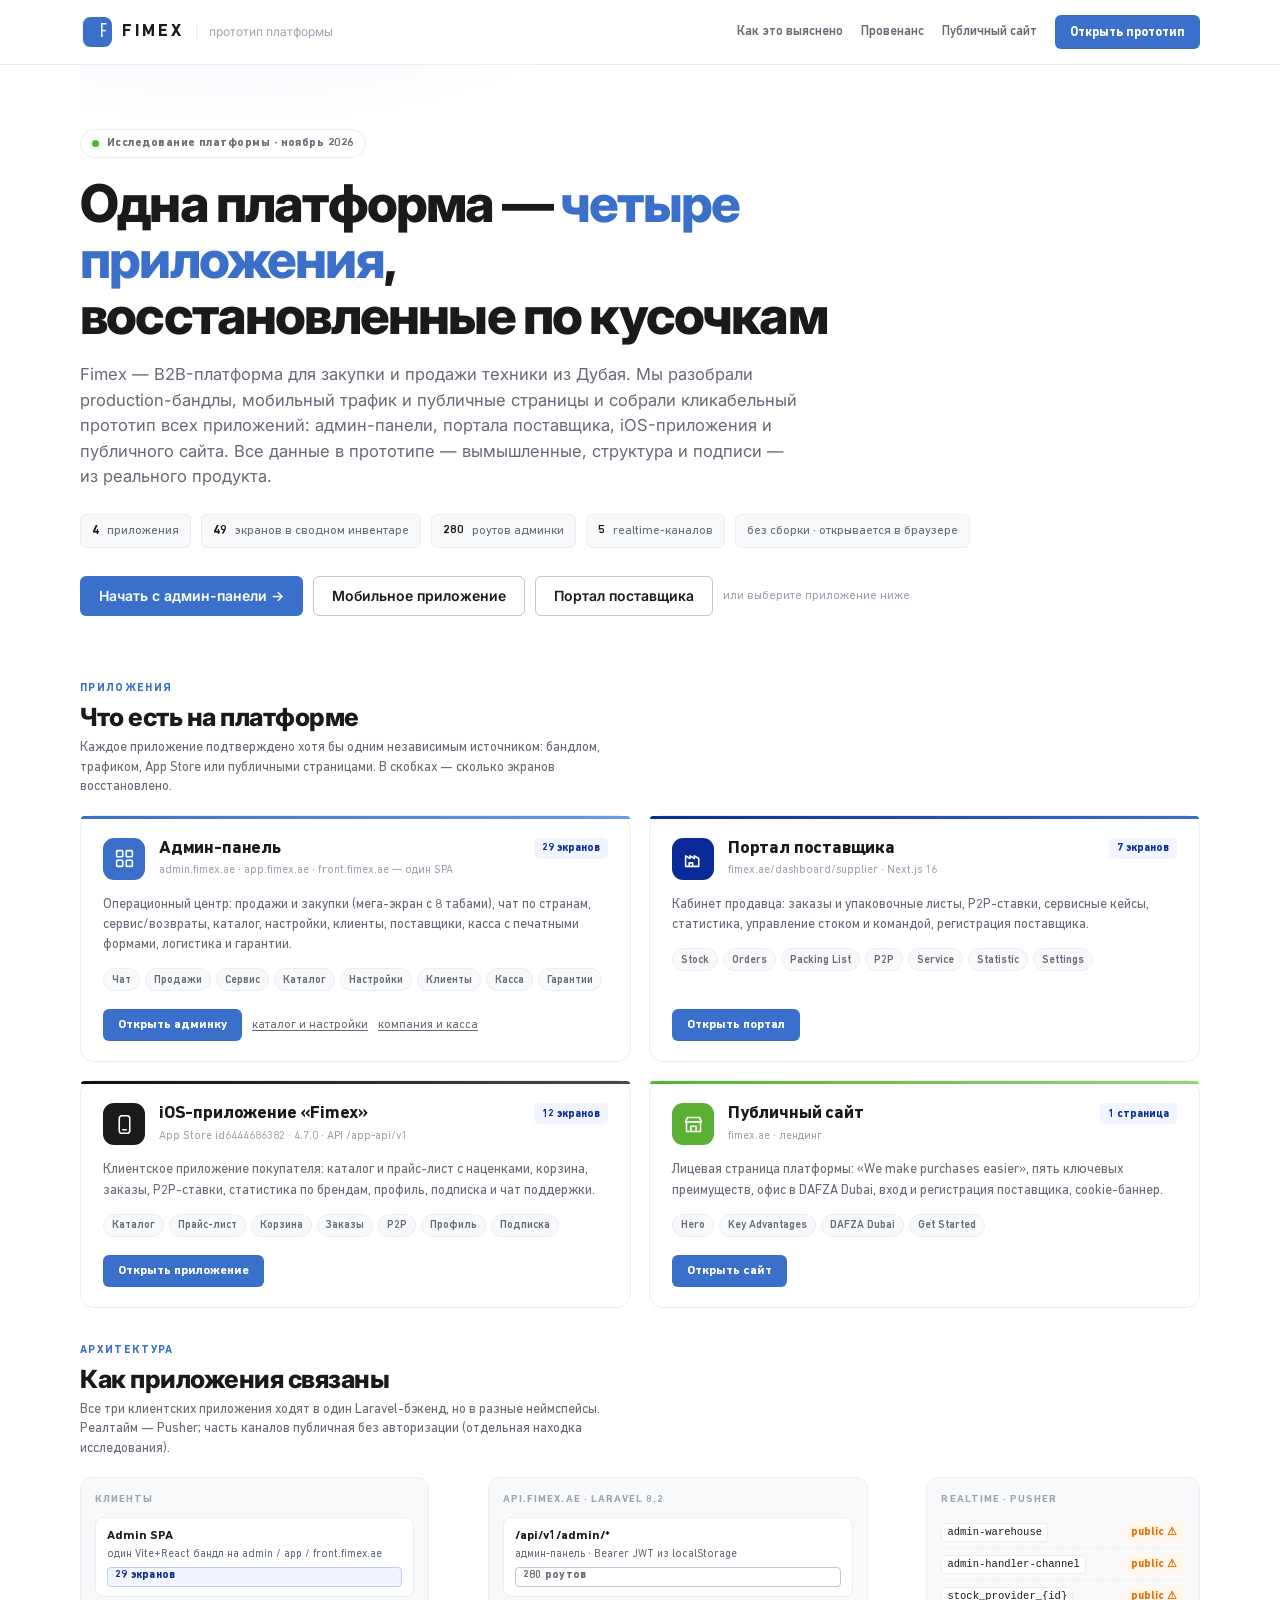
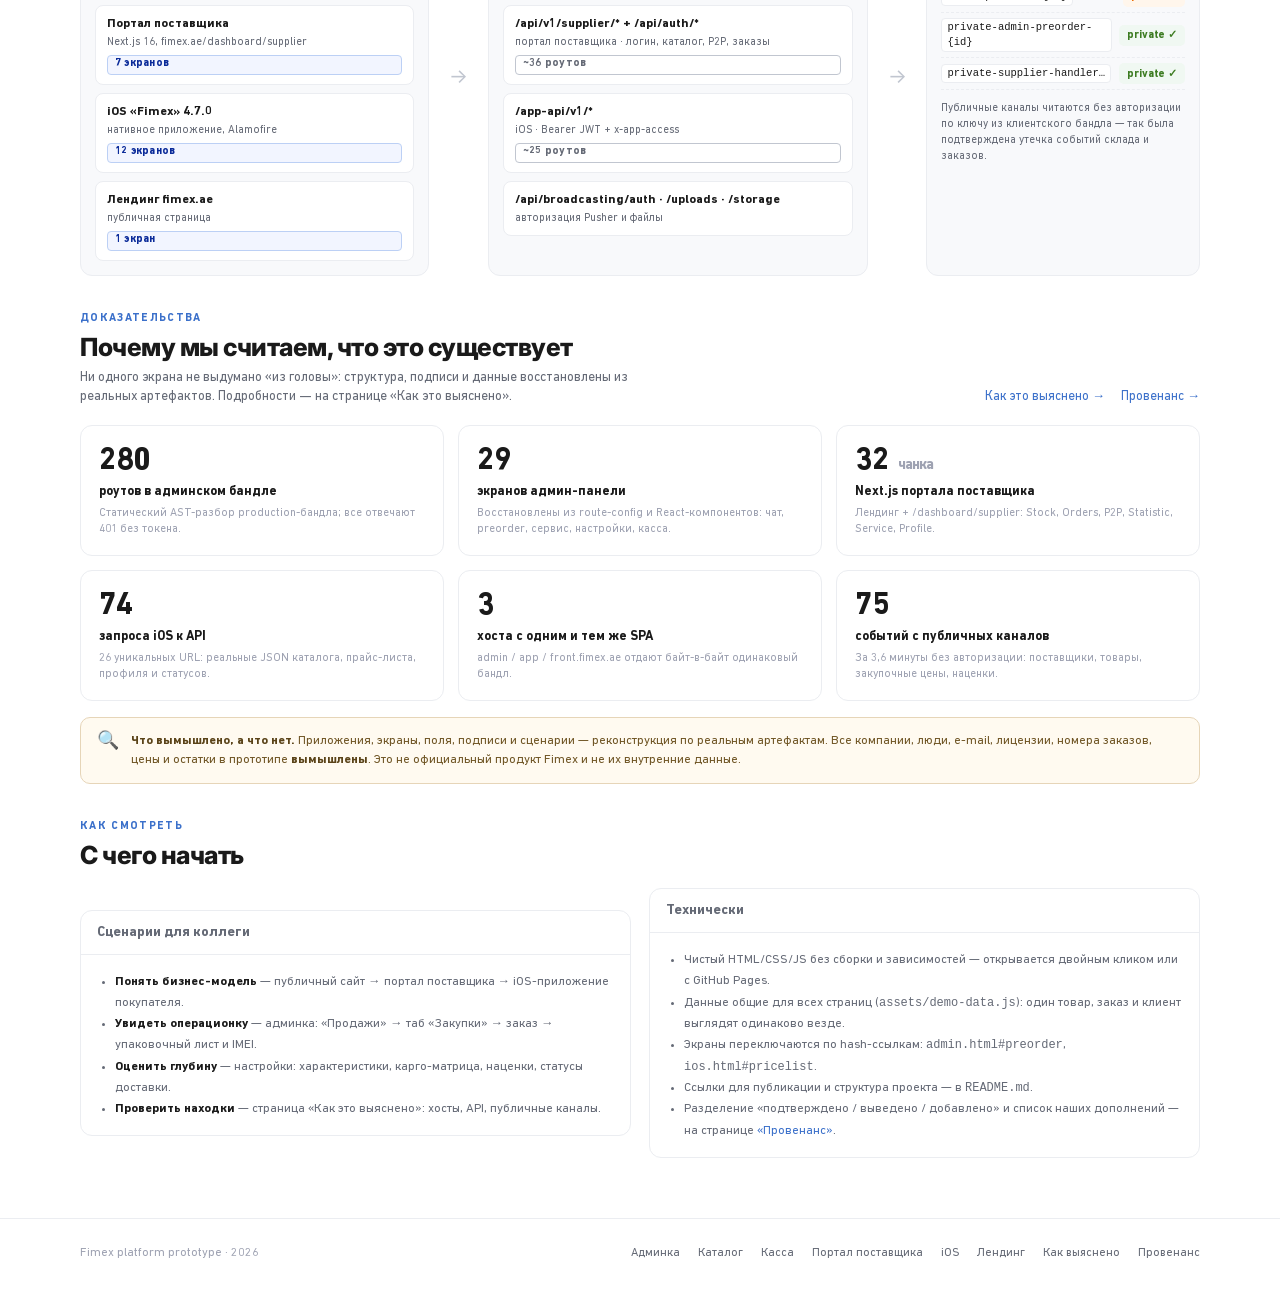
==== commit fd8e8038: "Provenance: precise mobile dump coverage (64 success / 10 unauthorized)" ====
--- a/index.html
+++ b/index.html
@@ -378,7 +378,7 @@
       <div class="stat">
         <div class="n">74</div>
         <div class="t">запроса iOS к API</div>
-        <div class="s">26 уникальных путей, полные JSON-ответы: прайс-лист, профиль, статусы, подписка.</div>
+        <div class="s">26 уникальных URL: реальные JSON каталога, прайс-листа, профиля и статусов.</div>
       </div>
       <div class="stat">
         <div class="n">3</div>
